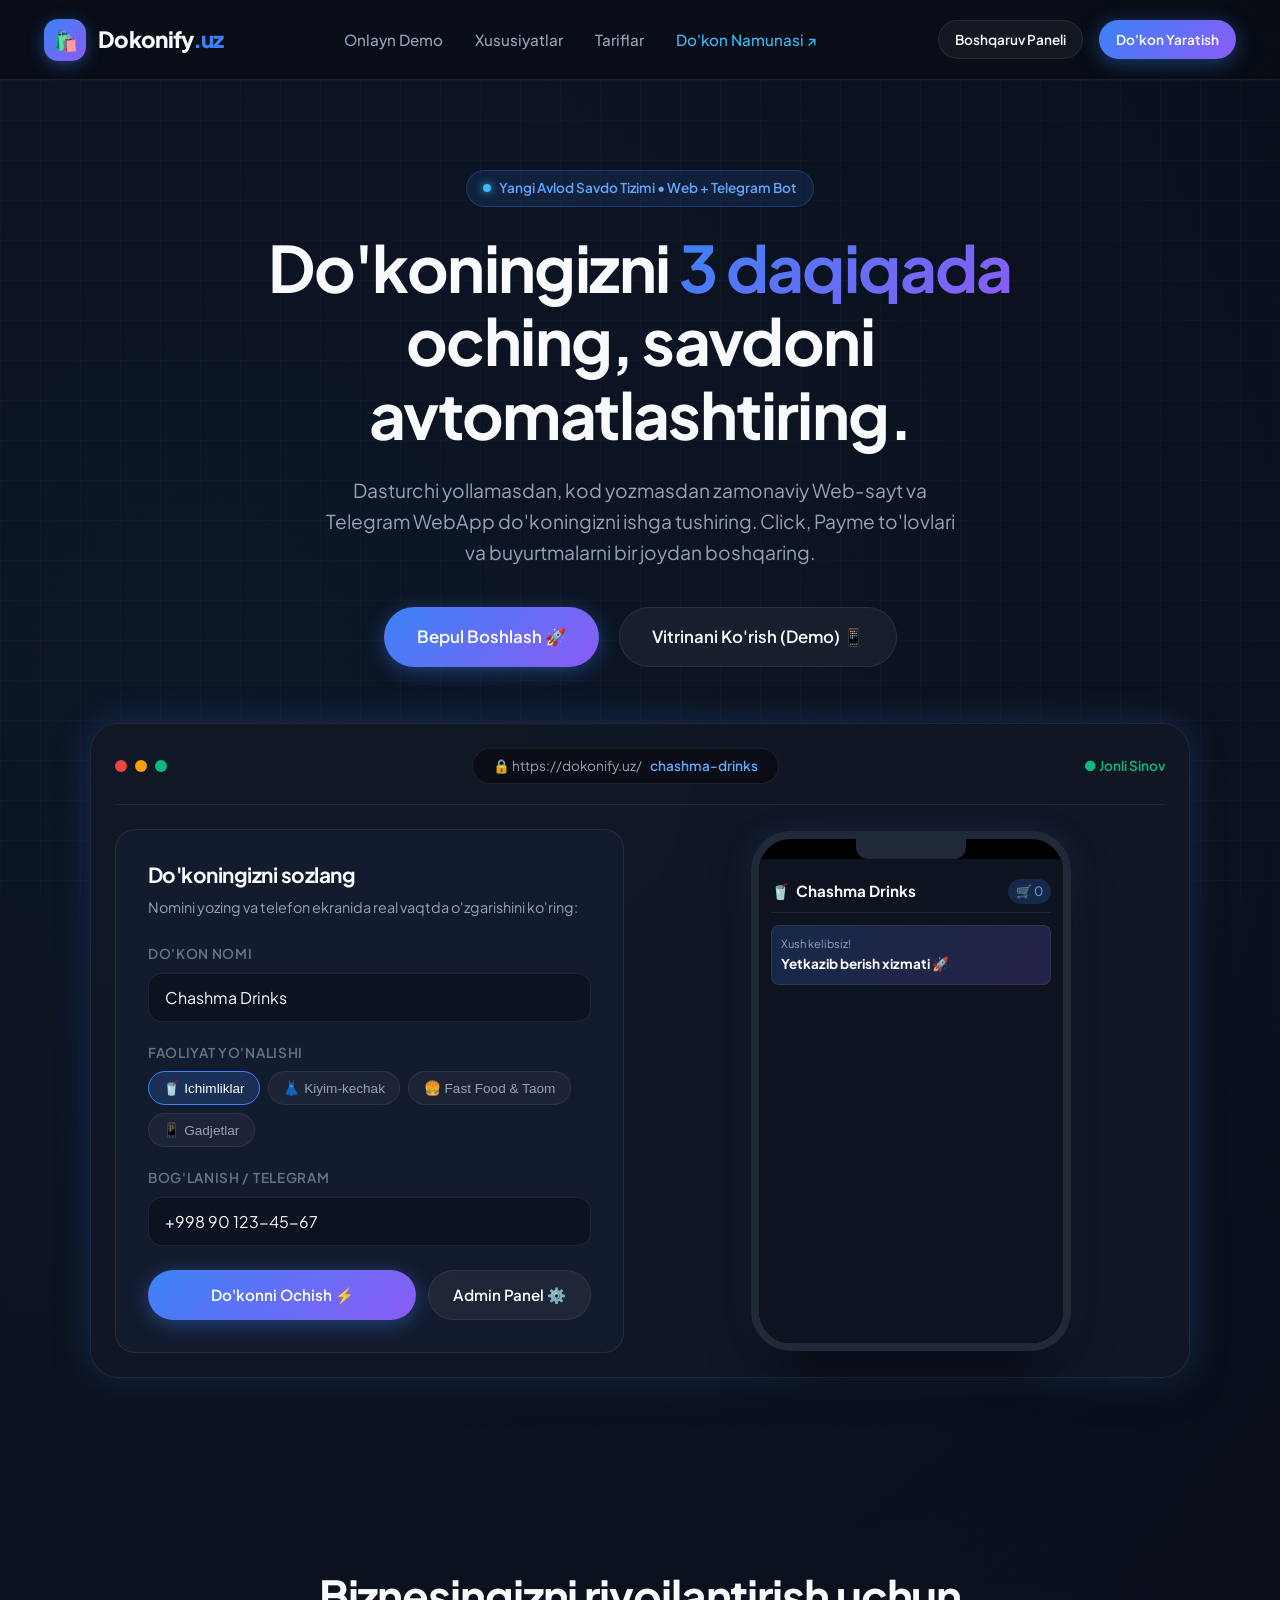
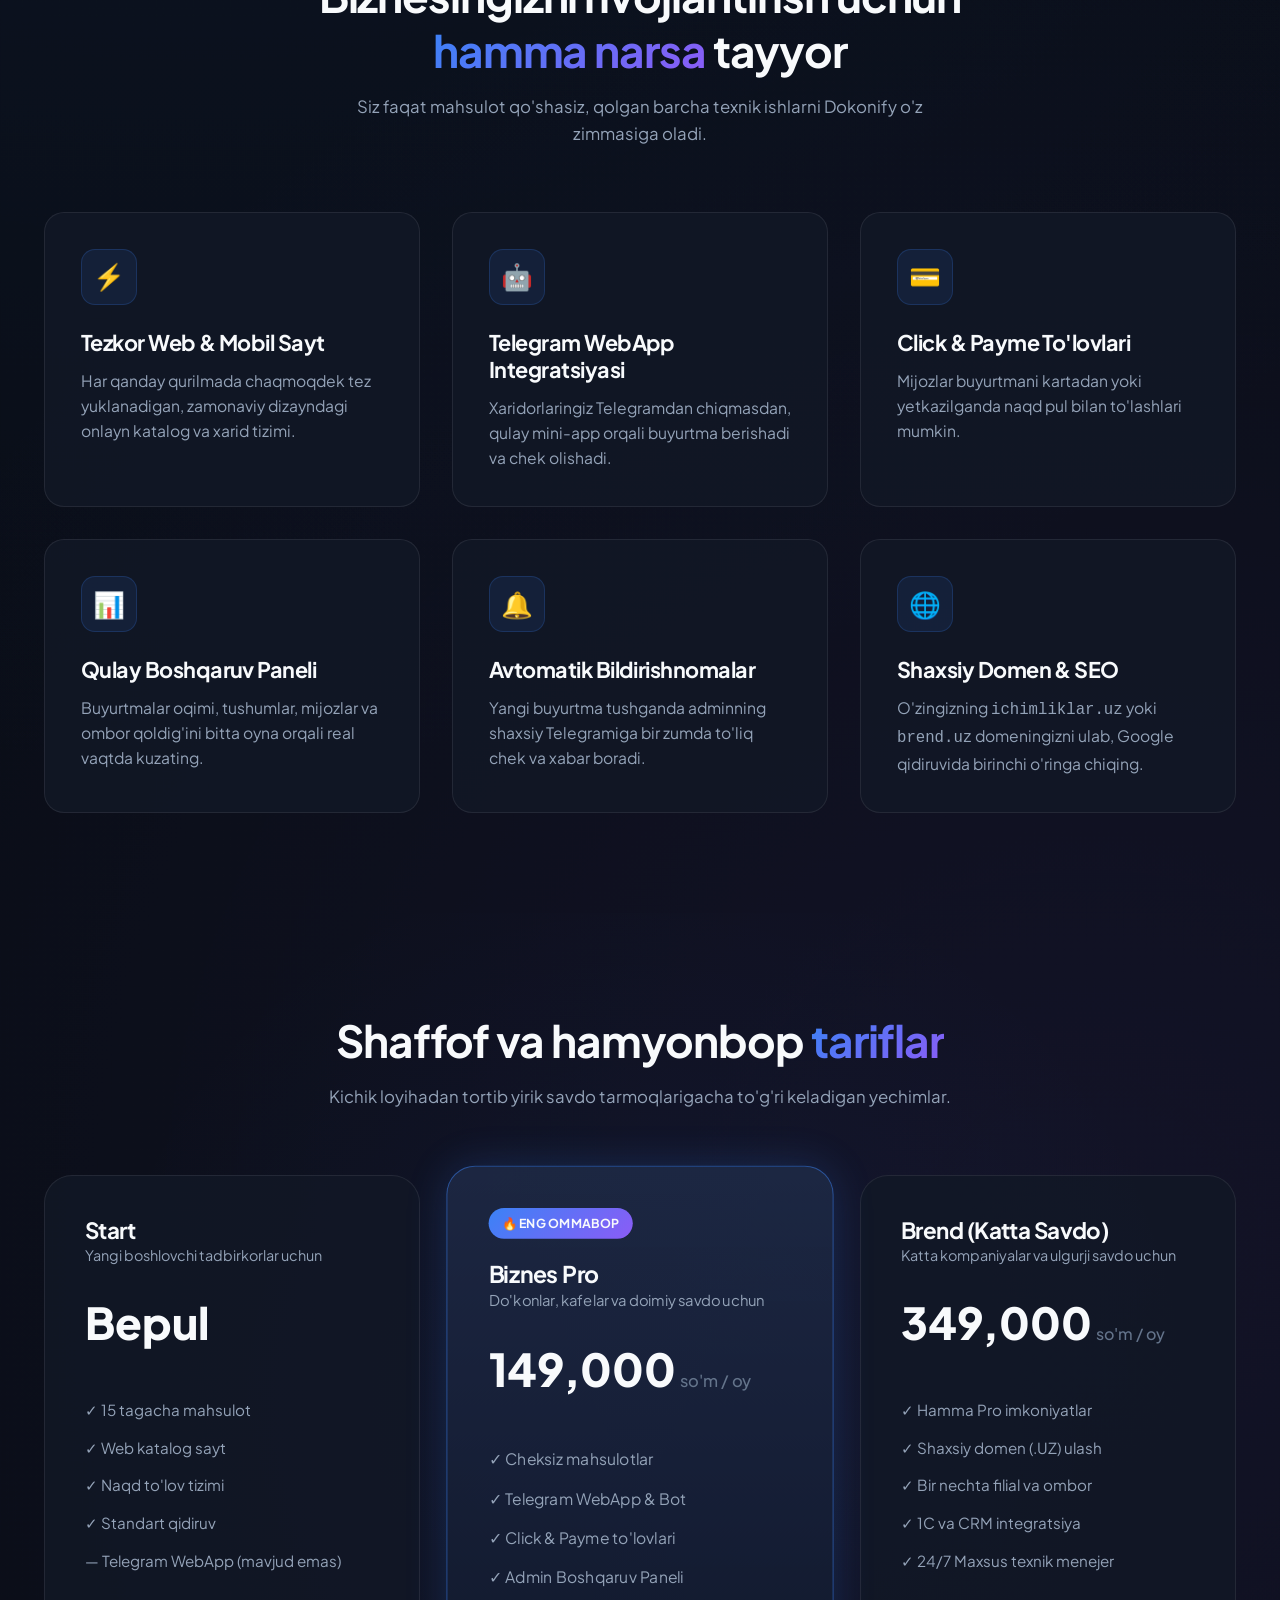
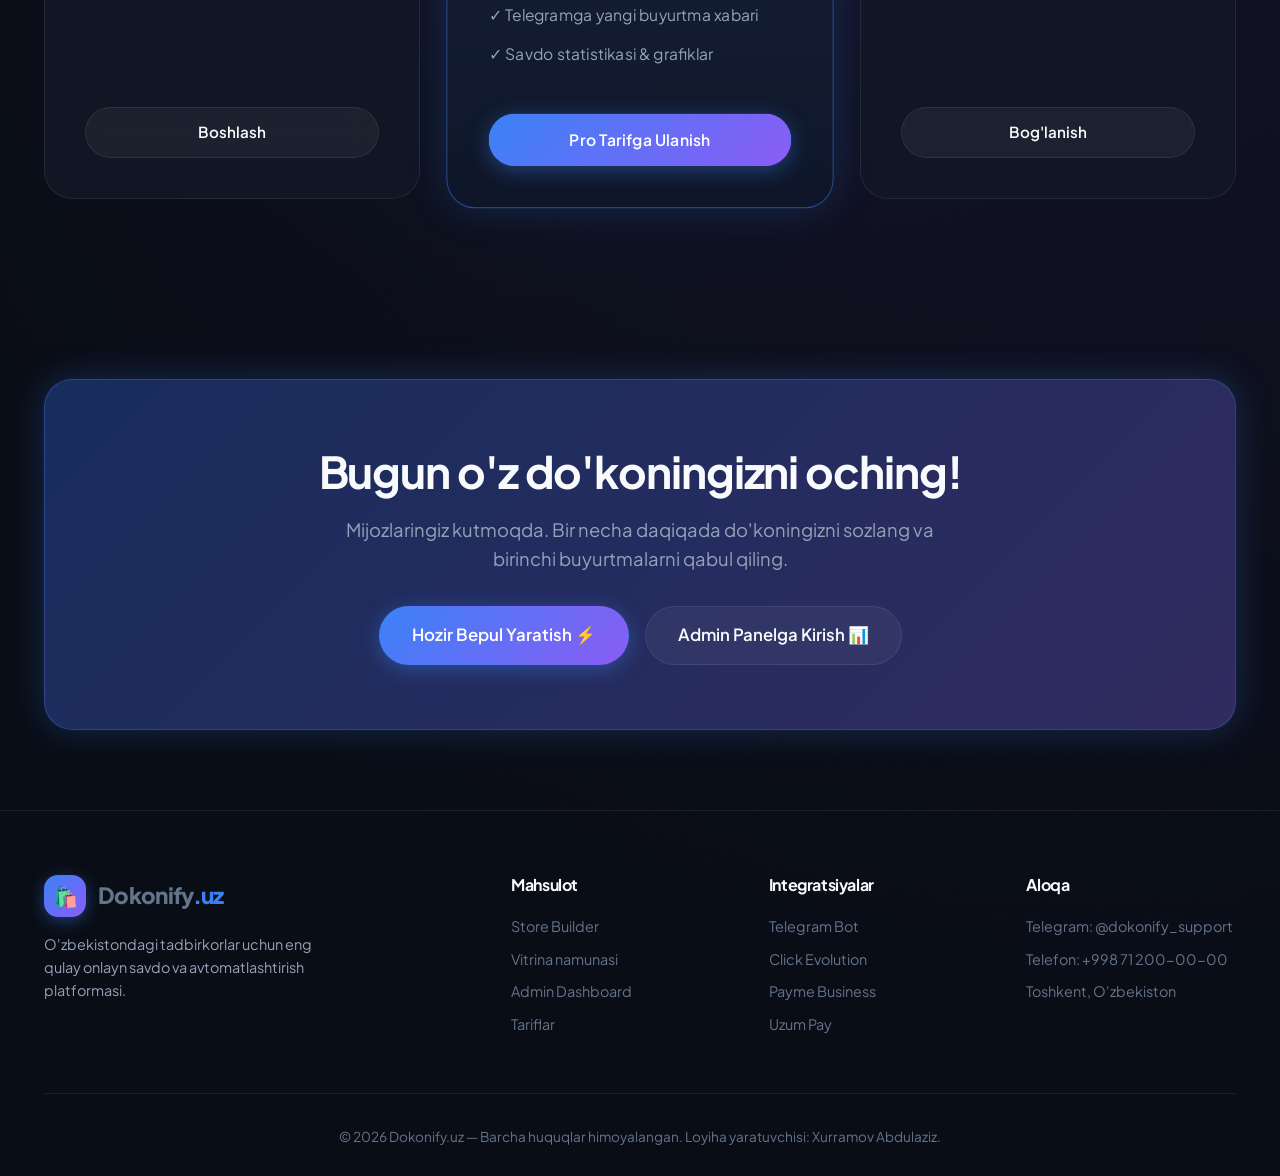
==== index.html @ 7e79cc07 "Initial clean commit" ====
<!DOCTYPE html>
<html lang="uz">
<head>
  <meta charset="UTF-8">
  <meta name="viewport" content="width=device-width, initial-scale=1.0">
  <title>Dokonify — 3 daqiqada Web & Telegram Do'kon Yaratish Platformasi</title>
  <meta name="description" content="Kichik va o'rta bizneslar uchun avtomatlashtirilgan internet do'kon va Telegram WebApp platformasi. Click, Payme va buyurtmalar boshqaruvi.">
  <link rel="stylesheet" href="style.css">
  <link rel="icon" href="data:image/svg+xml,<svg xmlns=%22http://www.w3.org/2000/svg%22 viewBox=%220 0 100 100%22><text y=%22.9em%22 font-size=%2290%22>🛍️</text></svg>">
</head>
<body>
  <div class="bg-grid"></div>

  <!-- Navbar -->
  <header class="navbar">
    <div class="container">
      <a href="index.html" class="brand-logo">
        <div class="brand-icon">🛍️</div>
        <span>Dokonify<span style="color: var(--primary)">.uz</span></span>
      </a>

      <ul class="nav-links">
        <li><a href="#demo">Onlayn Demo</a></li>
        <li><a href="#features">Xususiyatlar</a></li>
        <li><a href="#pricing">Tariflar</a></li>
        <li><a href="store.html" target="_blank" style="color: #38bdf8;">Do'kon Namunasi ↗</a></li>
      </ul>

      <div class="nav-actions">
        <a href="dashboard.html" class="btn btn-secondary btn-sm">Boshqaruv Paneli</a>
        <a href="#demo" class="btn btn-primary btn-sm">Do'kon Yaratish</a>
      </div>
    </div>
  </header>

  <!-- Hero Section -->
  <section class="hero">
    <div class="container">
      <div class="pill-badge">
        <span class="pulse-dot"></span>
        <span>Yangi Avlod Savdo Tizimi • Web + Telegram Bot</span>
      </div>

      <h1>
        Do'koningizni <span class="gradient-text">3 daqiqada</span> oching, savdoni avtomatlashtiring.
      </h1>

      <p>
        Dasturchi yollamasdan, kod yozmasdan zamonaviy Web-sayt va Telegram WebApp do'koningizni ishga tushiring. Click, Payme to'lovlari va buyurtmalarni bir joydan boshqaring.
      </p>

      <div class="hero-cta">
        <a href="#demo" class="btn btn-primary btn-lg">
          Bepul Boshlash 🚀
        </a>
        <a href="store.html" class="btn btn-secondary btn-lg">
          Vitrinani Ko'rish (Demo) 📱
        </a>
      </div>

      <!-- Live Interactive Demo Box -->
      <div class="preview-wrapper" id="demo">
        <div class="preview-header">
          <div class="window-dots">
            <span class="dot dot-red"></span>
            <span class="dot dot-yellow"></span>
            <span class="dot dot-green"></span>
          </div>
          <div class="preview-address">
            <span>🔒 https://dokonify.uz/</span>
            <span id="previewSlug" style="color: #60a5fa; font-weight: 600;">chashma-drinks</span>
          </div>
          <div style="font-size: 0.85rem; color: #10b981; font-weight: 600;">
            ● Jonli Sinov
          </div>
        </div>

        <div class="preview-grid">
          <!-- Wizard Form -->
          <div class="wizard-box">
            <h3 class="wizard-title">Do'koningizni sozlang</h3>
            <p style="font-size: 0.9rem; margin-bottom: 1.5rem;">Nomini yozing va telefon ekranida real vaqtda o'zgarishini ko'ring:</p>

            <div class="wizard-step">
              <label for="storeNameInput">Do'kon nomi</label>
              <input type="text" id="storeNameInput" class="wizard-input" value="Chashma Drinks" placeholder="Masalan: Rayhon Boutique, Burger House...">
            </div>

            <div class="wizard-step">
              <label>Faoliyat yo'nalishi</label>
              <div class="category-chips" id="categoryChips">
                <button type="button" class="chip active" data-cat="drinks">🥤 Ichimliklar</button>
                <button type="button" class="chip" data-cat="clothing">👗 Kiyim-kechak</button>
                <button type="button" class="chip" data-cat="food">🍔 Fast Food & Taom</button>
                <button type="button" class="chip" data-cat="electronics">📱 Gadjetlar</button>
              </div>
            </div>

            <div class="wizard-step">
              <label for="storePhoneInput">Bog'lanish / Telegram</label>
              <input type="text" id="storePhoneInput" class="wizard-input" value="+998 90 123-45-67">
            </div>

            <div style="margin-top: 1.5rem; display: flex; gap: 0.75rem;">
              <button id="saveAndLaunchBtn" class="btn btn-primary" style="flex: 1;">
                Do'konni Ochish ⚡
              </button>
              <a href="dashboard.html" class="btn btn-secondary">
                Admin Panel ⚙️
              </a>
            </div>
          </div>

          <!-- Phone Mockup Preview -->
          <div class="phone-mockup">
            <div class="phone-notch"></div>
            <div class="phone-screen" id="mockupScreen">
              <div class="store-header-mini">
                <div class="store-name-mini">
                  <span id="mockupIcon">🥤</span>
                  <span id="mockupTitle">Chashma Drinks</span>
                </div>
                <div style="font-size: 0.8rem; background: rgba(59,130,246,0.2); padding: 2px 8px; border-radius: 99px; color: #60a5fa;">
                  🛒 <span id="mockupCartCount">0</span>
                </div>
              </div>

              <div style="margin-bottom: 0.75rem; background: linear-gradient(135deg, rgba(59,130,246,0.2), rgba(139,92,246,0.2)); border-radius: 8px; padding: 0.6rem; border: 1px solid rgba(255,255,255,0.08);">
                <div style="font-size: 0.7rem; color: #94a3b8;">Xush kelibsiz!</div>
                <div style="font-size: 0.85rem; font-weight: 700; color: #fff;">Yetkazib berish xizmati 🚀</div>
              </div>

              <div class="product-grid-mini" id="mockupProducts">
                <!-- Injected via JavaScript -->
              </div>
            </div>
          </div>
        </div>
      </div>
    </div>
  </section>

  <!-- Features Section -->
  <section class="features-section" id="features">
    <div class="container">
      <div class="section-head">
        <h2>Biznesingizni rivojlantirish uchun <span class="gradient-text">hamma narsa</span> tayyor</h2>
        <p>Siz faqat mahsulot qo'shasiz, qolgan barcha texnik ishlarni Dokonify o'z zimmasiga oladi.</p>
      </div>

      <div class="cards-grid">
        <div class="feature-card">
          <div class="card-icon">⚡</div>
          <h3>Tezkor Web & Mobil Sayt</h3>
          <p>Har qanday qurilmada chaqmoqdek tez yuklanadigan, zamonaviy dizayndagi onlayn katalog va xarid tizimi.</p>
        </div>

        <div class="feature-card">
          <div class="card-icon">🤖</div>
          <h3>Telegram WebApp Integratsiyasi</h3>
          <p>Xaridorlaringiz Telegramdan chiqmasdan, qulay mini-app orqali buyurtma berishadi va chek olishadi.</p>
        </div>

        <div class="feature-card">
          <div class="card-icon">💳</div>
          <h3>Click & Payme To'lovlari</h3>
          <p>Mijozlar buyurtmani kartadan yoki yetkazilganda naqd pul bilan to'lashlari mumkin.</p>
        </div>

        <div class="feature-card">
          <div class="card-icon">📊</div>
          <h3>Qulay Boshqaruv Paneli</h3>
          <p>Buyurtmalar oqimi, tushumlar, mijozlar va ombor qoldig'ini bitta oyna orqali real vaqtda kuzating.</p>
        </div>

        <div class="feature-card">
          <div class="card-icon">🔔</div>
          <h3>Avtomatik Bildirishnomalar</h3>
          <p>Yangi buyurtma tushganda adminning shaxsiy Telegramiga bir zumda to'liq chek va xabar boradi.</p>
        </div>

        <div class="feature-card">
          <div class="card-icon">🌐</div>
          <h3>Shaxsiy Domen & SEO</h3>
          <p>O'zingizning <code>ichimliklar.uz</code> yoki <code>brend.uz</code> domeningizni ulab, Google qidiruvida birinchi o'ringa chiqing.</p>
        </div>
      </div>
    </div>
  </section>

  <!-- Pricing Section -->
  <section class="pricing-section" id="pricing">
    <div class="container">
      <div class="section-head">
        <h2>Shaffof va hamyonbop <span class="gradient-text">tariflar</span></h2>
        <p>Kichik loyihadan tortib yirik savdo tarmoqlarigacha to'g'ri keladigan yechimlar.</p>
      </div>

      <div class="pricing-grid">
        <!-- Starter Plan -->
        <div class="pricing-card">
          <h3 style="font-size: 1.4rem;">Start</h3>
          <p style="font-size: 0.9rem;">Yangi boshlovchi tadbirkorlar uchun</p>
          <div class="price-tag">
            Bepul
          </div>
          <ul class="features-list">
            <li>✓ 15 tagacha mahsulot</li>
            <li>✓ Web katalog sayt</li>
            <li>✓ Naqd to'lov tizimi</li>
            <li>✓ Standart qidiruv</li>
            <li>— Telegram WebApp (mavjud emas)</li>
          </ul>
          <a href="store.html" class="btn btn-secondary w-100">Boshlash</a>
        </div>

        <!-- Pro Plan (Featured) -->
        <div class="pricing-card featured">
          <div class="pricing-badge">🔥 Eng Ommabop</div>
          <h3 style="font-size: 1.4rem;">Biznes Pro</h3>
          <p style="font-size: 0.9rem;">Do'konlar, kafelar va doimiy savdo uchun</p>
          <div class="price-tag">
            149,000 <span class="price-period">so'm / oy</span>
          </div>
          <ul class="features-list">
            <li>✓ Cheksiz mahsulotlar</li>
            <li>✓ Telegram WebApp & Bot</li>
            <li>✓ Click & Payme to'lovlari</li>
            <li>✓ Admin Boshqaruv Paneli</li>
            <li>✓ Telegramga yangi buyurtma xabari</li>
            <li>✓ Savdo statistikasi & grafiklar</li>
          </ul>
          <a href="#demo" class="btn btn-primary w-100">Pro Tarifga Ulanish</a>
        </div>

        <!-- Enterprise Plan -->
        <div class="pricing-card">
          <h3 style="font-size: 1.4rem;">Brend (Katta Savdo)</h3>
          <p style="font-size: 0.9rem;">Katta kompaniyalar va ulgurji savdo uchun</p>
          <div class="price-tag">
            349,000 <span class="price-period">so'm / oy</span>
          </div>
          <ul class="features-list">
            <li>✓ Hamma Pro imkoniyatlar</li>
            <li>✓ Shaxsiy domen (.UZ) ulash</li>
            <li>✓ Bir nechta filial va ombor</li>
            <li>✓ 1C va CRM integratsiya</li>
            <li>✓ 24/7 Maxsus texnik menejer</li>
          </ul>
          <a href="#demo" class="btn btn-secondary w-100">Bog'lanish</a>
        </div>
      </div>
    </div>
  </section>

  <!-- CTA Banner -->
  <section class="cta-banner">
    <div class="container">
      <div class="cta-box">
        <h2>Bugun o'z do'koningizni oching!</h2>
        <p>Mijozlaringiz kutmoqda. Bir necha daqiqada do'koningizni sozlang va birinchi buyurtmalarni qabul qiling.</p>
        <div style="display: flex; gap: 1rem; justify-content: center; flex-wrap: wrap;">
          <a href="#demo" class="btn btn-primary btn-lg">Hozir Bepul Yaratish ⚡</a>
          <a href="dashboard.html" class="btn btn-secondary btn-lg">Admin Panelga Kirish 📊</a>
        </div>
      </div>
    </div>
  </section>

  <!-- Footer -->
  <footer>
    <div class="container">
      <div class="footer-grid">
        <div class="footer-col">
          <div class="brand-logo" style="margin-bottom: 1rem;">
            <div class="brand-icon">🛍️</div>
            <span>Dokonify<span style="color: var(--primary)">.uz</span></span>
          </div>
          <p style="font-size: 0.9rem; max-width: 300px;">
            O'zbekistondagi tadbirkorlar uchun eng qulay onlayn savdo va avtomatlashtirish platformasi.
          </p>
        </div>

        <div class="footer-col">
          <h4>Mahsulot</h4>
          <ul class="footer-links">
            <li><a href="#demo">Store Builder</a></li>
            <li><a href="store.html">Vitrina namunasi</a></li>
            <li><a href="dashboard.html">Admin Dashboard</a></li>
            <li><a href="#pricing">Tariflar</a></li>
          </ul>
        </div>

        <div class="footer-col">
          <h4>Integratsiyalar</h4>
          <ul class="footer-links">
            <li><a href="#">Telegram Bot</a></li>
            <li><a href="#">Click Evolution</a></li>
            <li><a href="#">Payme Business</a></li>
            <li><a href="#">Uzum Pay</a></li>
          </ul>
        </div>

        <div class="footer-col">
          <h4>Aloqa</h4>
          <ul class="footer-links">
            <li><a href="#">Telegram: @dokonify_support</a></li>
            <li><a href="#">Telefon: +998 71 200-00-00</a></li>
            <li><a href="#">Toshkent, O'zbekiston</a></li>
          </ul>
        </div>
      </div>

      <div style="text-align: center; border-top: 1px solid var(--border-subtle); padding-top: 2rem; font-size: 0.85rem;">
        © 2026 Dokonify.uz — Barcha huquqlar himoyalangan. Loyiha yaratuvchisi: Xurramov Abdulaziz.
      </div>
    </div>
  </footer>

  <script src="app.js"></script>
</body>
</html>
---- style.css ----
/* ==========================================================================
   DOKONIFY — Design System & Styles
   Modern SaaS for Web & Telegram Storefronts
   ========================================================================== */

@import url('https://fonts.googleapis.com/css2?family=Plus+Jakarta+Sans:wght@300;400;500;600;700;800&display=swap');

:root {
  /* Color Palette */
  --bg-dark: #090d16;
  --bg-card: rgba(18, 24, 38, 0.85);
  --bg-card-hover: rgba(28, 36, 56, 0.95);
  --bg-elevated: #131b2e;
  --border-subtle: rgba(255, 255, 255, 0.08);
  --border-accent: rgba(59, 130, 246, 0.3);
  
  --primary: #3b82f6;
  --primary-glow: rgba(59, 130, 246, 0.4);
  --primary-gradient: linear-gradient(135deg, #3b82f6 0%, #8b5cf6 100%);
  --accent-cyan: #06b6d4;
  --accent-emerald: #10b981;
  --accent-amber: #f59e0b;
  --accent-rose: #f43f5e;
  
  --text-primary: #f8fafc;
  --text-secondary: #94a3b8;
  --text-muted: #64748b;
  
  /* Radii & Shadows */
  --radius-sm: 8px;
  --radius-md: 14px;
  --radius-lg: 20px;
  --radius-xl: 28px;
  --radius-full: 9999px;
  
  --shadow-sm: 0 2px 8px rgba(0, 0, 0, 0.3);
  --shadow-md: 0 8px 30px rgba(0, 0, 0, 0.4);
  --shadow-glow: 0 0 35px rgba(59, 130, 246, 0.25);
  --shadow-card: 0 10px 40px -10px rgba(0, 0, 0, 0.5);
  
  --font-main: 'Plus Jakarta Sans', -apple-system, BlinkMacSystemFont, sans-serif;
  --transition-fast: 0.2s cubic-bezier(0.16, 1, 0.3, 1);
  --transition-smooth: 0.35s cubic-bezier(0.16, 1, 0.3, 1);
}

/* Reset & Base */
*, *::before, *::after {
  box-sizing: border-box;
  margin: 0;
  padding: 0;
}

html {
  scroll-behavior: smooth;
  font-family: var(--font-main);
  background-color: var(--bg-dark);
  color: var(--text-primary);
  line-height: 1.6;
}

body {
  overflow-x: hidden;
  min-height: 100vh;
  position: relative;
  background: radial-gradient(circle at 15% 15%, rgba(59, 130, 246, 0.08) 0%, transparent 45%),
              radial-gradient(circle at 85% 65%, rgba(139, 92, 246, 0.08) 0%, transparent 45%),
              var(--bg-dark);
}

/* Background Animated Grid */
.bg-grid {
  position: fixed;
  inset: 0;
  background-image: linear-gradient(to right, rgba(255, 255, 255, 0.02) 1px, transparent 1px),
                    linear-gradient(to bottom, rgba(255, 255, 255, 0.02) 1px, transparent 1px);
  background-size: 40px 40px;
  pointer-events: none;
  z-index: 0;
}

/* Typography */
h1, h2, h3, h4, h5, h6 {
  color: var(--text-primary);
  font-weight: 700;
  line-height: 1.25;
  letter-spacing: -0.025em;
}

.gradient-text {
  background: var(--primary-gradient);
  -webkit-background-clip: text;
  -webkit-text-fill-color: transparent;
  display: inline-block;
}

.gradient-cyan {
  background: linear-gradient(135deg, #06b6d4 0%, #3b82f6 100%);
  -webkit-background-clip: text;
  -webkit-text-fill-color: transparent;
}

.gradient-amber {
  background: linear-gradient(135deg, #f59e0b 0%, #ef4444 100%);
  -webkit-background-clip: text;
  -webkit-text-fill-color: transparent;
}

p {
  color: var(--text-secondary);
  font-size: 1.05rem;
}

a {
  color: inherit;
  text-decoration: none;
  transition: var(--transition-fast);
}

/* Layout Containers */
.container {
  max-width: 1240px;
  margin: 0 auto;
  padding: 0 1.5rem;
  position: relative;
  z-index: 1;
}

/* Navigation */
.navbar {
  position: fixed;
  top: 0;
  left: 0;
  right: 0;
  height: 80px;
  backdrop-filter: blur(20px);
  -webkit-backdrop-filter: blur(20px);
  background: rgba(9, 13, 22, 0.75);
  border-bottom: 1px solid var(--border-subtle);
  z-index: 100;
  display: flex;
  align-items: center;
}

.navbar .container {
  display: flex;
  align-items: center;
  justify-content: space-between;
  width: 100%;
}

.brand-logo {
  display: flex;
  align-items: center;
  gap: 0.75rem;
  font-size: 1.4rem;
  font-weight: 800;
  letter-spacing: -0.03em;
}

.brand-icon {
  width: 42px;
  height: 42px;
  background: var(--primary-gradient);
  border-radius: var(--radius-md);
  display: flex;
  align-items: center;
  justify-content: center;
  font-size: 1.25rem;
  box-shadow: 0 4px 16px var(--primary-glow);
}

.nav-links {
  display: flex;
  align-items: center;
  gap: 2rem;
  list-style: none;
}

.nav-links a {
  font-size: 0.95rem;
  font-weight: 500;
  color: var(--text-secondary);
}

.nav-links a:hover {
  color: var(--text-primary);
}

.nav-actions {
  display: flex;
  align-items: center;
  gap: 1rem;
}

/* Buttons */
.btn {
  display: inline-flex;
  align-items: center;
  justify-content: center;
  gap: 0.5rem;
  padding: 0.75rem 1.5rem;
  border-radius: var(--radius-full);
  font-weight: 600;
  font-size: 0.95rem;
  cursor: pointer;
  border: 1px solid transparent;
  transition: var(--transition-smooth);
  font-family: inherit;
}

.btn-primary {
  background: var(--primary-gradient);
  color: #ffffff;
  box-shadow: 0 4px 20px var(--primary-glow);
}

.btn-primary:hover {
  transform: translateY(-2px);
  box-shadow: 0 8px 28px rgba(59, 130, 246, 0.6);
}

.btn-secondary {
  background: rgba(255, 255, 255, 0.05);
  border-color: var(--border-subtle);
  color: var(--text-primary);
  backdrop-filter: blur(10px);
}

.btn-secondary:hover {
  background: rgba(255, 255, 255, 0.1);
  border-color: rgba(255, 255, 255, 0.2);
  transform: translateY(-2px);
}

.btn-sm {
  padding: 0.5rem 1rem;
  font-size: 0.85rem;
}

.btn-lg {
  padding: 0.95rem 2rem;
  font-size: 1.05rem;
}

/* Badge */
.pill-badge {
  display: inline-flex;
  align-items: center;
  gap: 0.5rem;
  padding: 0.4rem 1rem;
  background: rgba(59, 130, 246, 0.12);
  border: 1px solid rgba(59, 130, 246, 0.3);
  border-radius: var(--radius-full);
  font-size: 0.85rem;
  font-weight: 600;
  color: #60a5fa;
  margin-bottom: 1.5rem;
}

.pulse-dot {
  width: 8px;
  height: 8px;
  background: #38bdf8;
  border-radius: 50%;
  box-shadow: 0 0 10px #38bdf8;
  animation: pulse 2s infinite;
}

@keyframes pulse {
  0% { transform: scale(0.95); opacity: 0.8; }
  50% { transform: scale(1.4); opacity: 1; }
  100% { transform: scale(0.95); opacity: 0.8; }
}

/* Hero Section */
.hero {
  padding-top: 170px;
  padding-bottom: 90px;
  text-align: center;
  position: relative;
}

.hero h1 {
  font-size: 4rem;
  max-width: 950px;
  margin: 0 auto 1.5rem auto;
  line-height: 1.15;
}

.hero p {
  max-width: 650px;
  margin: 0 auto 2.5rem auto;
  font-size: 1.2rem;
}

.hero-cta {
  display: flex;
  align-items: center;
  justify-content: center;
  gap: 1.25rem;
  margin-bottom: 3.5rem;
}

/* Live Demo Preview Box */
.preview-wrapper {
  max-width: 1100px;
  margin: 0 auto;
  position: relative;
  background: var(--bg-card);
  border: 1px solid var(--border-subtle);
  border-radius: var(--radius-xl);
  padding: 1.5rem;
  box-shadow: var(--shadow-glow), var(--shadow-card);
  backdrop-filter: blur(25px);
}

.preview-header {
  display: flex;
  align-items: center;
  justify-content: space-between;
  padding-bottom: 1.25rem;
  border-bottom: 1px solid var(--border-subtle);
  margin-bottom: 1.5rem;
}

.window-dots {
  display: flex;
  gap: 8px;
}

.dot {
  width: 12px;
  height: 12px;
  border-radius: 50%;
}
.dot-red { background: #ef4444; }
.dot-yellow { background: #f59e0b; }
.dot-green { background: #10b981; }

.preview-address {
  background: rgba(0, 0, 0, 0.4);
  padding: 0.4rem 1.25rem;
  border-radius: var(--radius-full);
  font-size: 0.85rem;
  color: var(--text-secondary);
  border: 1px solid var(--border-subtle);
  display: flex;
  align-items: center;
  gap: 0.5rem;
}

.preview-grid {
  display: grid;
  grid-template-columns: 1fr 1fr;
  gap: 2rem;
  align-items: center;
  text-align: left;
}

/* Interactive Wizard Card */
.wizard-box {
  background: var(--bg-elevated);
  border: 1px solid var(--border-subtle);
  border-radius: var(--radius-lg);
  padding: 2rem;
}

.wizard-title {
  font-size: 1.3rem;
  margin-bottom: 0.5rem;
}

.wizard-step {
  margin-bottom: 1.25rem;
}

.wizard-step label {
  display: block;
  font-size: 0.85rem;
  font-weight: 600;
  text-transform: uppercase;
  letter-spacing: 0.05em;
  color: var(--text-muted);
  margin-bottom: 0.5rem;
}

.wizard-input {
  width: 100%;
  background: rgba(0, 0, 0, 0.3);
  border: 1px solid var(--border-subtle);
  padding: 0.8rem 1rem;
  border-radius: var(--radius-md);
  color: var(--text-primary);
  font-size: 1rem;
  font-family: inherit;
  outline: none;
  transition: var(--transition-fast);
}

.wizard-input:focus {
  border-color: var(--primary);
  box-shadow: 0 0 0 3px rgba(59, 130, 246, 0.2);
}

.category-chips {
  display: flex;
  flex-wrap: wrap;
  gap: 0.5rem;
}

.chip {
  padding: 0.5rem 0.9rem;
  background: rgba(255, 255, 255, 0.04);
  border: 1px solid var(--border-subtle);
  border-radius: var(--radius-full);
  font-size: 0.85rem;
  cursor: pointer;
  transition: var(--transition-fast);
  color: var(--text-secondary);
}

.chip:hover, .chip.active {
  background: rgba(59, 130, 246, 0.2);
  border-color: var(--primary);
  color: #ffffff;
}

/* Phone Mockup (Live Store Preview) */
.phone-mockup {
  width: 320px;
  height: 520px;
  margin: 0 auto;
  background: #000000;
  border: 8px solid #1f2937;
  border-radius: 40px;
  overflow: hidden;
  box-shadow: 0 25px 50px -12px rgba(0, 0, 0, 0.7), 0 0 30px rgba(59, 130, 246, 0.15);
  position: relative;
  display: flex;
  flex-direction: column;
}

.phone-notch {
  width: 110px;
  height: 20px;
  background: #1f2937;
  border-bottom-left-radius: 12px;
  border-bottom-right-radius: 12px;
  margin: 0 auto;
  z-index: 10;
}

.phone-screen {
  flex: 1;
  background: #0d131f;
  overflow-y: auto;
  padding: 0.75rem;
  display: flex;
  flex-direction: column;
}

.store-header-mini {
  display: flex;
  align-items: center;
  justify-content: space-between;
  padding: 0.5rem 0;
  border-bottom: 1px solid rgba(255, 255, 255, 0.08);
  margin-bottom: 0.75rem;
}

.store-name-mini {
  font-weight: 700;
  font-size: 0.95rem;
  display: flex;
  align-items: center;
  gap: 0.4rem;
}

.product-grid-mini {
  display: grid;
  grid-template-columns: 1fr 1fr;
  gap: 0.5rem;
}

.product-card-mini {
  background: rgba(255, 255, 255, 0.04);
  border: 1px solid rgba(255, 255, 255, 0.06);
  border-radius: var(--radius-sm);
  padding: 0.5rem;
  display: flex;
  flex-direction: column;
}

.product-card-mini img {
  width: 100%;
  height: 75px;
  object-fit: cover;
  border-radius: 6px;
  margin-bottom: 0.4rem;
}

.product-title-mini {
  font-size: 0.75rem;
  font-weight: 600;
  white-space: nowrap;
  overflow: hidden;
  text-overflow: ellipsis;
}

.product-price-mini {
  font-size: 0.75rem;
  font-weight: 700;
  color: #38bdf8;
  margin-top: 0.2rem;
}

.btn-mini-add {
  margin-top: 0.4rem;
  padding: 0.25rem;
  background: var(--primary);
  color: white;
  border: none;
  border-radius: 4px;
  font-size: 0.7rem;
  cursor: pointer;
  text-align: center;
}

/* Feature Grid */
.features-section {
  padding: 100px 0;
}

.section-head {
  text-align: center;
  max-width: 650px;
  margin: 0 auto 4rem auto;
}

.section-head h2 {
  font-size: 2.75rem;
  margin-bottom: 1rem;
}

.cards-grid {
  display: grid;
  grid-template-columns: repeat(auto-fit, minmax(320px, 1fr));
  gap: 2rem;
}

.feature-card {
  background: var(--bg-card);
  border: 1px solid var(--border-subtle);
  border-radius: var(--radius-lg);
  padding: 2.25rem;
  transition: var(--transition-smooth);
  position: relative;
  overflow: hidden;
}

.feature-card::before {
  content: '';
  position: absolute;
  top: 0;
  left: 0;
  right: 0;
  height: 2px;
  background: var(--primary-gradient);
  opacity: 0;
  transition: var(--transition-fast);
}

.feature-card:hover {
  transform: translateY(-6px);
  border-color: var(--border-accent);
  box-shadow: var(--shadow-md);
}

.feature-card:hover::before {
  opacity: 1;
}

.card-icon {
  width: 56px;
  height: 56px;
  border-radius: var(--radius-md);
  display: flex;
  align-items: center;
  justify-content: center;
  font-size: 1.6rem;
  margin-bottom: 1.5rem;
  background: rgba(59, 130, 246, 0.1);
  color: var(--primary);
  border: 1px solid rgba(59, 130, 246, 0.2);
}

.feature-card h3 {
  font-size: 1.35rem;
  margin-bottom: 0.75rem;
}

.feature-card p {
  font-size: 0.98rem;
}

/* Pricing Section */
.pricing-section {
  padding: 100px 0;
  background: radial-gradient(circle at 50% 50%, rgba(59, 130, 246, 0.05) 0%, transparent 70%);
}

.pricing-grid {
  display: grid;
  grid-template-columns: repeat(auto-fit, minmax(300px, 1fr));
  gap: 2rem;
  align-items: stretch;
}

.pricing-card {
  background: var(--bg-card);
  border: 1px solid var(--border-subtle);
  border-radius: var(--radius-xl);
  padding: 2.5rem;
  display: flex;
  flex-direction: column;
  transition: var(--transition-smooth);
}

.pricing-card.featured {
  background: linear-gradient(180deg, rgba(30, 41, 69, 0.9) 0%, rgba(15, 23, 42, 0.95) 100%);
  border-color: rgba(59, 130, 246, 0.5);
  box-shadow: 0 0 40px rgba(59, 130, 246, 0.2);
  transform: scale(1.03);
}

.pricing-badge {
  align-self: flex-start;
  padding: 0.35rem 0.8rem;
  background: var(--primary-gradient);
  border-radius: var(--radius-full);
  font-size: 0.75rem;
  font-weight: 700;
  text-transform: uppercase;
  margin-bottom: 1.25rem;
}

.price-tag {
  font-size: 2.75rem;
  font-weight: 800;
  margin: 1.25rem 0 0.5rem 0;
  display: flex;
  align-items: baseline;
  gap: 0.25rem;
}

.price-period {
  font-size: 1rem;
  font-weight: 500;
  color: var(--text-muted);
}

.features-list {
  list-style: none;
  margin: 2rem 0;
  flex: 1;
}

.features-list li {
  display: flex;
  align-items: center;
  gap: 0.75rem;
  margin-bottom: 0.85rem;
  font-size: 0.95rem;
  color: var(--text-secondary);
}

.features-list li svg {
  color: var(--accent-emerald);
  flex-shrink: 0;
}

/* Call to Action Banner */
.cta-banner {
  padding: 80px 0;
}

.cta-box {
  background: linear-gradient(135deg, rgba(37, 99, 235, 0.25) 0%, rgba(139, 92, 246, 0.25) 100%),
              var(--bg-elevated);
  border: 1px solid rgba(59, 130, 246, 0.3);
  border-radius: var(--radius-xl);
  padding: 4rem 2rem;
  text-align: center;
  box-shadow: var(--shadow-glow);
}

.cta-box h2 {
  font-size: 2.75rem;
  margin-bottom: 1rem;
}

.cta-box p {
  max-width: 600px;
  margin: 0 auto 2rem auto;
  font-size: 1.15rem;
}

/* Footer */
footer {
  border-top: 1px solid var(--border-subtle);
  padding: 4rem 0 2rem 0;
  font-size: 0.9rem;
  color: var(--text-muted);
}

.footer-grid {
  display: grid;
  grid-template-columns: 2fr repeat(3, 1fr);
  gap: 3rem;
  margin-bottom: 3rem;
}

.footer-col h4 {
  font-size: 1rem;
  margin-bottom: 1.25rem;
  color: var(--text-primary);
}

.footer-links {
  list-style: none;
}

.footer-links li {
  margin-bottom: 0.6rem;
}

.footer-links a:hover {
  color: var(--text-primary);
}

/* Responsive */
@media (max-width: 900px) {
  .hero h1 { font-size: 2.75rem; }
  .preview-grid { grid-template-columns: 1fr; }
  .phone-mockup { order: -1; }
  .footer-grid { grid-template-columns: 1fr 1fr; }
  .nav-links { display: none; }
}

@media (max-width: 600px) {
  .hero h1 { font-size: 2.2rem; }
  .footer-grid { grid-template-columns: 1fr; }
  .pricing-card.featured { transform: none; }
}

/* ==========================================================================
   STORIES COMPONENT (Instagram / Telegram Style 24/7 Archived)
   ========================================================================== */
.stories-section {
  margin: 1.25rem 0 1.75rem 0;
  position: relative;
}

.stories-row {
  display: flex;
  align-items: center;
  gap: 1.25rem;
  overflow-x: auto;
  padding: 0.5rem 0.25rem 0.75rem 0.25rem;
  scrollbar-width: none;
}
.stories-row::-webkit-scrollbar {
  display: none;
}

.story-item {
  display: flex;
  flex-direction: column;
  align-items: center;
  gap: 0.5rem;
  cursor: pointer;
  flex-shrink: 0;
  width: 78px;
  text-align: center;
  transition: transform var(--transition-fast);
}
.story-item:hover {
  transform: translateY(-3px);
}

.story-ring {
  width: 70px;
  height: 70px;
  border-radius: 50%;
  padding: 3px;
  background: linear-gradient(135deg, #f59e0b 0%, #ec4899 50%, #8b5cf6 100%);
  display: flex;
  align-items: center;
  justify-content: center;
  box-shadow: 0 4px 15px rgba(236, 72, 153, 0.3);
  position: relative;
}
.story-ring.archived {
  background: rgba(255, 255, 255, 0.2);
  box-shadow: none;
}

.story-avatar {
  width: 100%;
  height: 100%;
  border-radius: 50%;
  border: 2px solid #090d16;
  object-fit: cover;
  background: #1e293b;
}

.story-label {
  font-size: 0.75rem;
  font-weight: 600;
  color: var(--text-primary);
  white-space: nowrap;
  overflow: hidden;
  text-overflow: ellipsis;
  max-width: 76px;
}

/* Add Story Button */
.add-story-ring {
  background: rgba(59, 130, 246, 0.15);
  border: 2px dashed rgba(59, 130, 246, 0.6);
  display: flex;
  align-items: center;
  justify-content: center;
  color: #60a5fa;
  font-size: 1.5rem;
  box-shadow: none;
}
.add-story-ring:hover {
  background: rgba(59, 130, 246, 0.25);
  border-color: #3b82f6;
}

/* Fullscreen Story Viewer */
.story-viewer-modal {
  position: fixed;
  inset: 0;
  background: rgba(0, 0, 0, 0.95);
  backdrop-filter: blur(15px);
  z-index: 500;
  display: none;
  align-items: center;
  justify-content: center;
}
.story-viewer-modal.active {
  display: flex;
}

.story-viewer-card {
  width: 380px;
  max-width: 95vw;
  height: 640px;
  max-height: 92vh;
  background: #0b0f19;
  border-radius: 24px;
  overflow: hidden;
  position: relative;
  display: flex;
  flex-direction: column;
  box-shadow: 0 0 50px rgba(59, 130, 246, 0.25);
  border: 1px solid rgba(255, 255, 255, 0.12);
}

.story-progress-bar-wrap {
  position: absolute;
  top: 14px;
  left: 14px;
  right: 14px;
  display: flex;
  gap: 6px;
  z-index: 20;
}
.story-progress-segment {
  flex: 1;
  height: 3px;
  background: rgba(255, 255, 255, 0.3);
  border-radius: 99px;
  overflow: hidden;
}
.story-progress-fill {
  height: 100%;
  width: 0%;
  background: #ffffff;
  transition: width 0.1s linear;
}

.story-viewer-header {
  position: absolute;
  top: 26px;
  left: 14px;
  right: 14px;
  display: flex;
  align-items: center;
  justify-content: space-between;
  z-index: 20;
  color: white;
}
.story-author-info {
  display: flex;
  align-items: center;
  gap: 0.5rem;
  font-size: 0.85rem;
  font-weight: 700;
  text-shadow: 0 2px 4px rgba(0,0,0,0.8);
}
.story-author-img {
  width: 34px;
  height: 34px;
  border-radius: 50%;
  border: 1.5px solid white;
  object-fit: cover;
}

.story-viewer-body {
  flex: 1;
  position: relative;
  overflow: hidden;
  display: flex;
  align-items: center;
  justify-content: center;
  background: #000000;
}
.story-viewer-img {
  width: 100%;
  height: 100%;
  object-fit: cover;
}

.story-nav-btn {
  position: absolute;
  top: 50%;
  transform: translateY(-50%);
  background: rgba(0, 0, 0, 0.4);
  color: white;
  border: none;
  width: 36px;
  height: 36px;
  border-radius: 50%;
  cursor: pointer;
  z-index: 25;
  display: flex;
  align-items: center;
  justify-content: center;
  backdrop-filter: blur(4px);
  transition: background 0.2s;
}
.story-nav-btn:hover {
  background: rgba(0, 0, 0, 0.8);
}
.story-prev-btn { left: 10px; }
.story-next-btn { right: 10px; }

.story-viewer-caption {
  position: absolute;
  bottom: 0;
  left: 0;
  right: 0;
  padding: 2.5rem 1.25rem 1.25rem 1.25rem;
  background: linear-gradient(to top, rgba(0,0,0,0.9) 0%, transparent 100%);
  z-index: 20;
  color: white;
}
.story-caption-title {
  font-size: 1.15rem;
  font-weight: 800;
  margin-bottom: 0.35rem;
}
.story-caption-text {
  font-size: 0.9rem;
  color: #cbd5e1;
  margin-bottom: 0.85rem;
}

/* ==========================================================================
   GOOGLE AUTH COMPONENT
   ========================================================================== */
.google-auth-btn {
  display: inline-flex;
  align-items: center;
  gap: 0.6rem;
  background: #ffffff;
  color: #1f2937;
  border: 1px solid #e5e7eb;
  padding: 0.5rem 1rem;
  border-radius: var(--radius-full);
  font-size: 0.85rem;
  font-weight: 600;
  cursor: pointer;
  transition: var(--transition-fast);
  box-shadow: 0 2px 8px rgba(0,0,0,0.15);
}
.google-auth-btn:hover {
  background: #f9fafb;
  box-shadow: 0 4px 14px rgba(0,0,0,0.25);
  transform: translateY(-1px);
}
.google-icon-svg {
  width: 18px;
  height: 18px;
}

.google-user-profile {
  display: inline-flex;
  align-items: center;
  gap: 0.6rem;
  background: rgba(255, 255, 255, 0.08);
  border: 1px solid var(--border-subtle);
  padding: 0.35rem 0.85rem;
  border-radius: var(--radius-full);
  color: white;
  font-size: 0.85rem;
  font-weight: 600;
}
.google-user-avatar {
  width: 26px;
  height: 26px;
  border-radius: 50%;
  object-fit: cover;
  border: 1px solid #38bdf8;
}
.google-logout-btn {
  background: none;
  border: none;
  color: #f87171;
  cursor: pointer;
  font-size: 0.8rem;
  padding: 0 0.25rem;
}
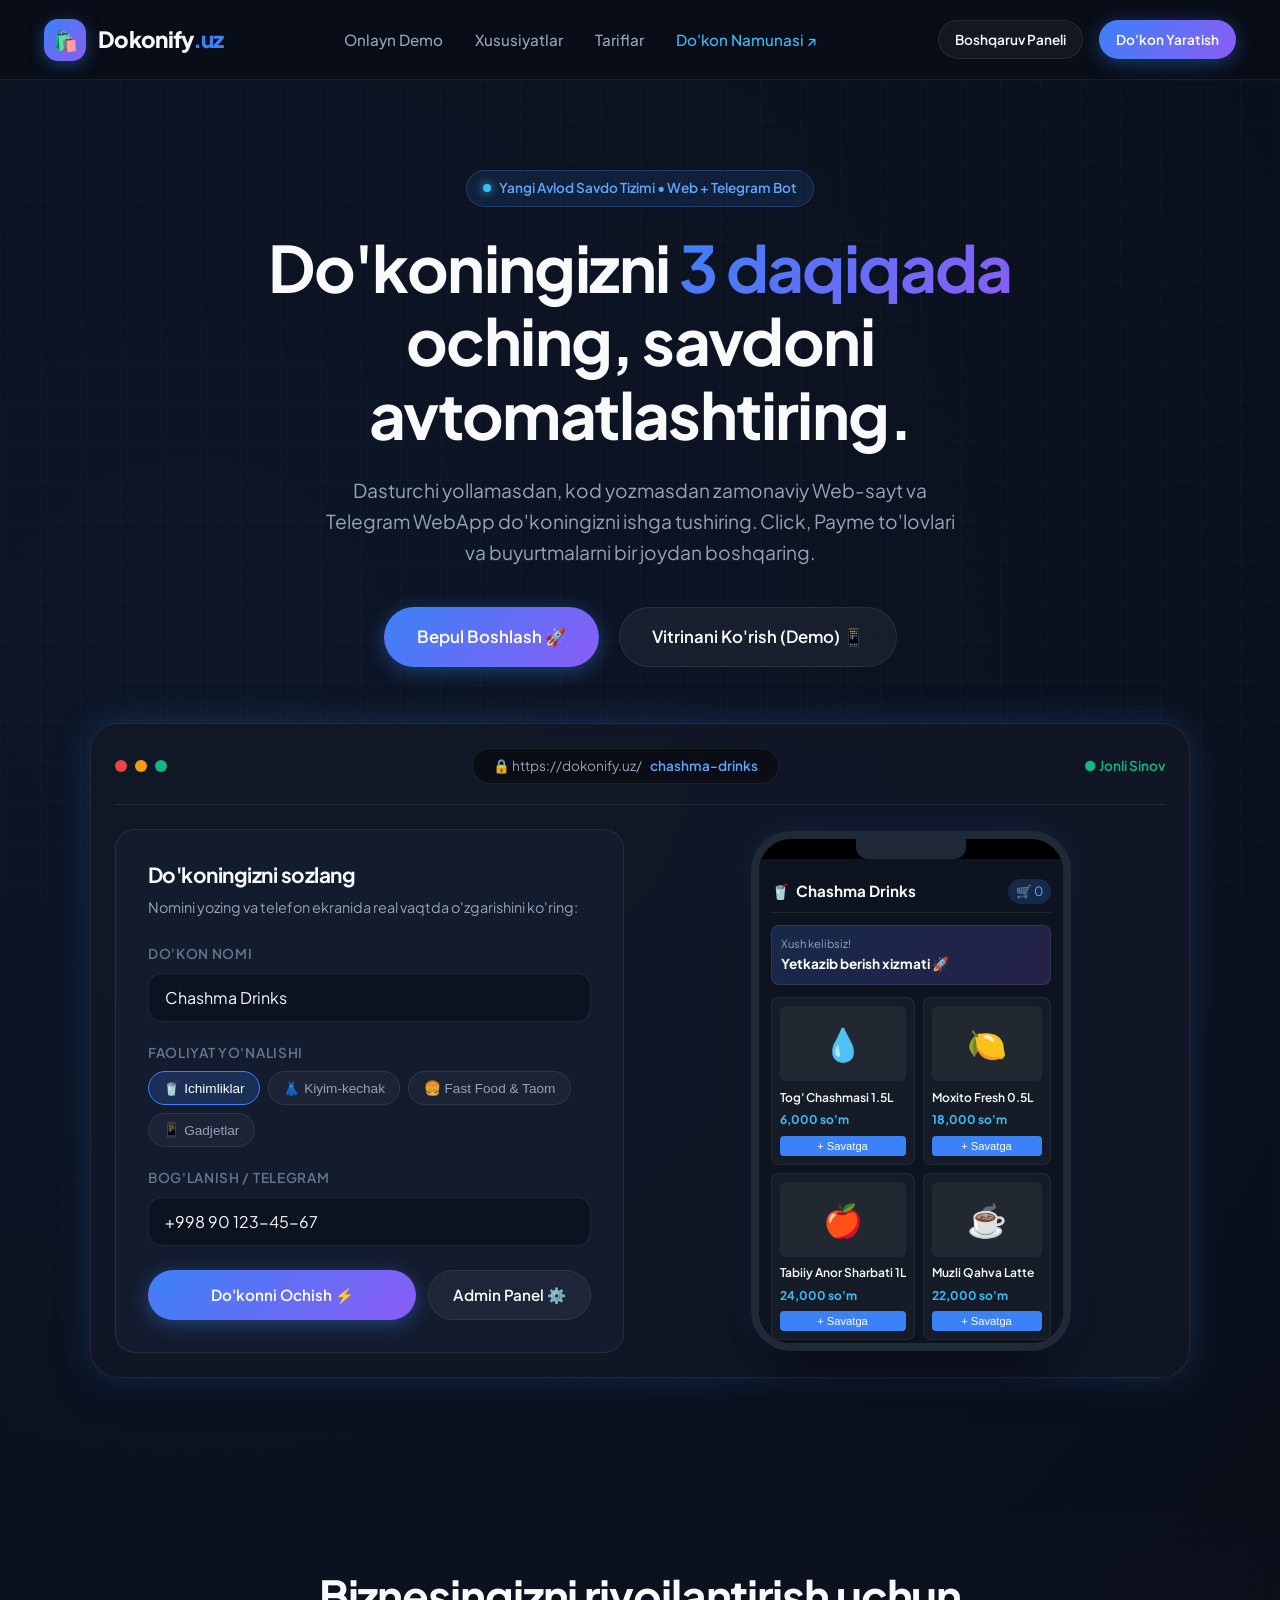
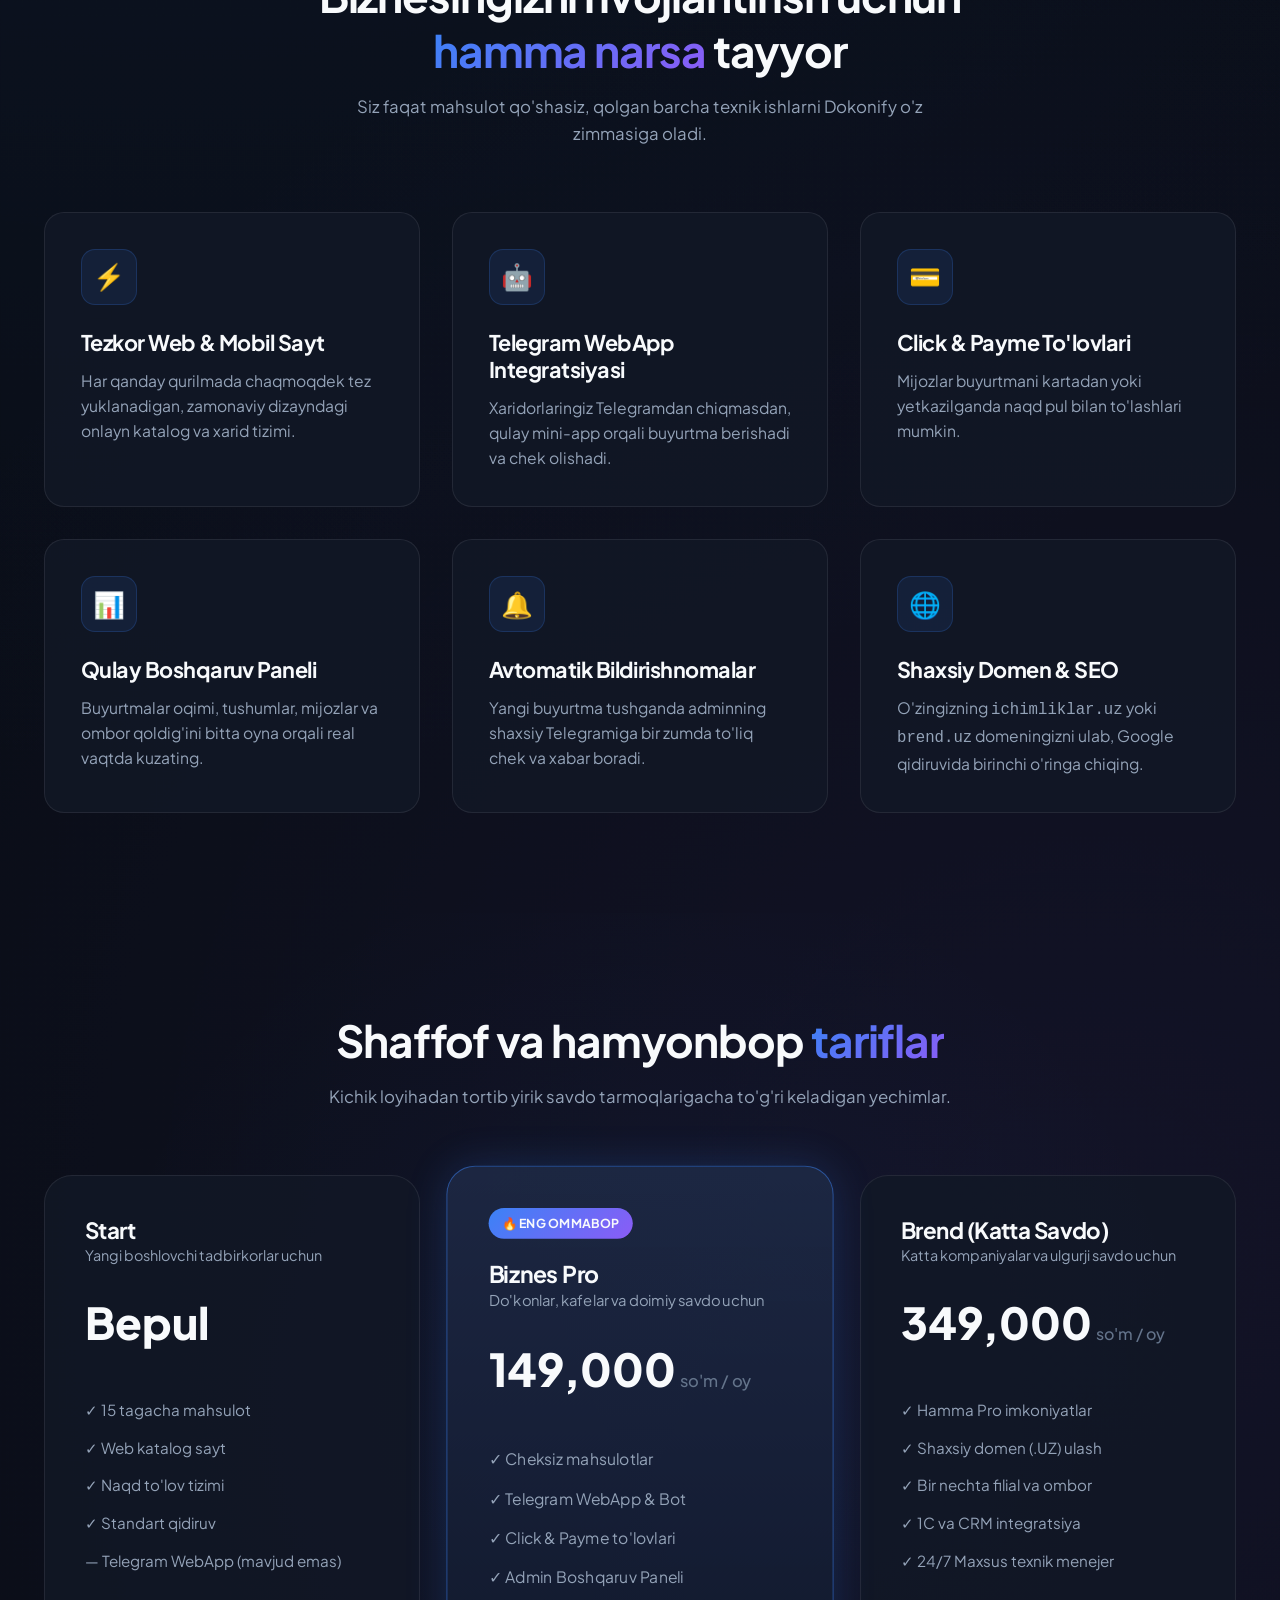
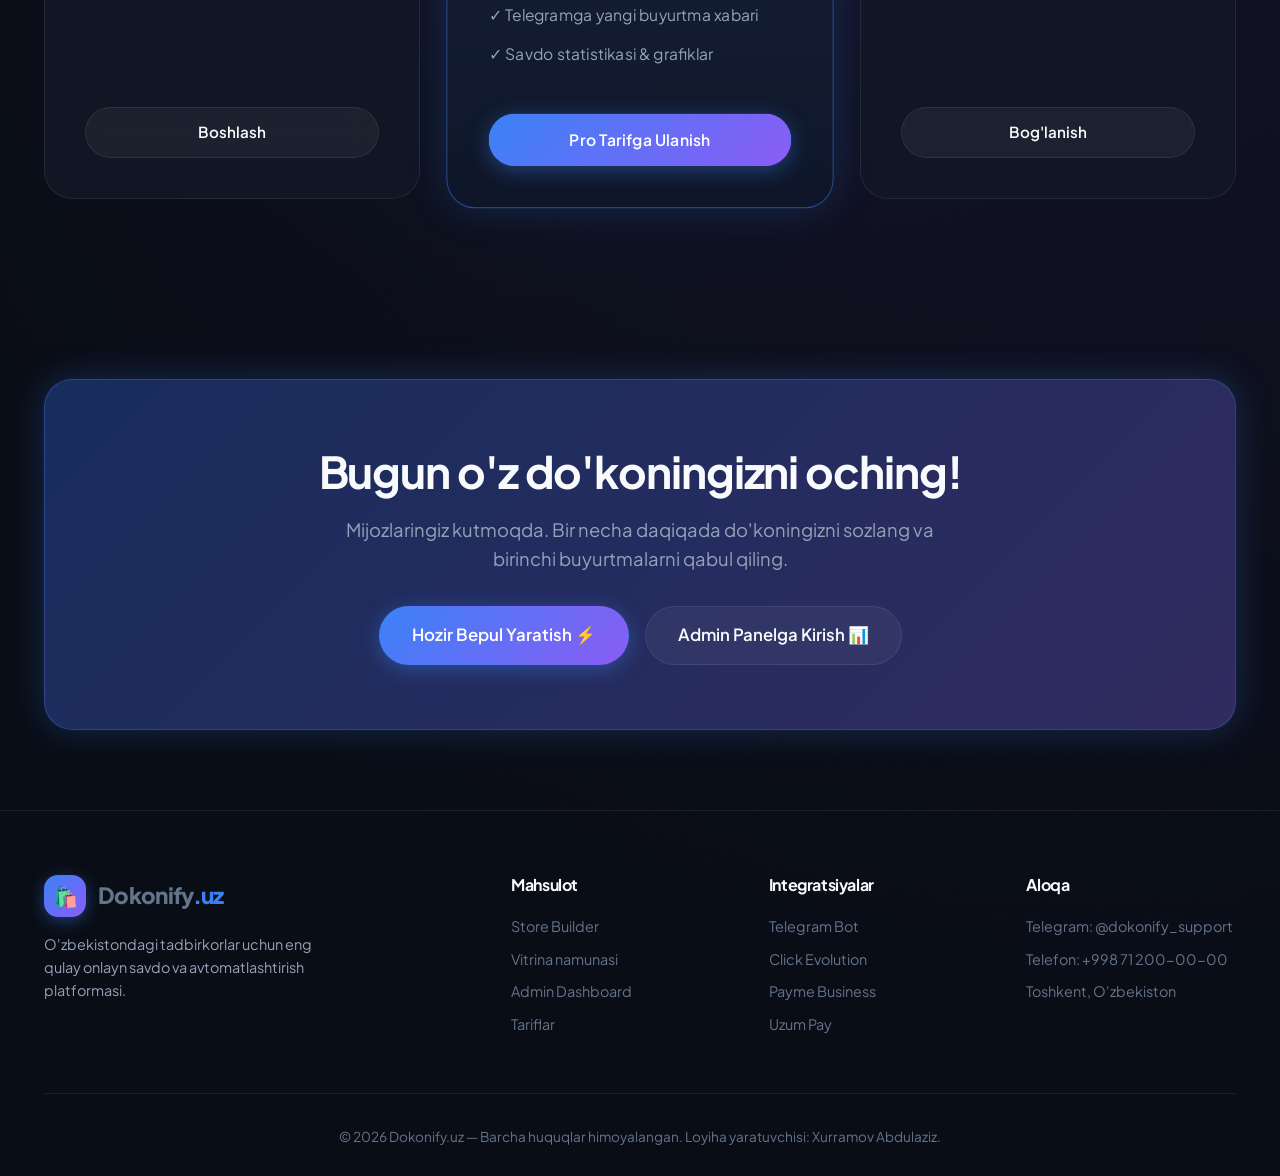
==== commit a043f7cb: "Statik fayllarni productionda tuzatish (CSS/JS 404) - templates: style.css/app.js ga /static/ yo'l (" ====
--- a/index.html
+++ b/index.html
@@ -5,7 +5,7 @@
   <meta name="viewport" content="width=device-width, initial-scale=1.0">
   <title>Dokonify — 3 daqiqada Web & Telegram Do'kon Yaratish Platformasi</title>
   <meta name="description" content="Kichik va o'rta bizneslar uchun avtomatlashtirilgan internet do'kon va Telegram WebApp platformasi. Click, Payme va buyurtmalar boshqaruvi.">
-  <link rel="stylesheet" href="style.css">
+  <link rel="stylesheet" href="/static/style.css">
   <link rel="icon" href="data:image/svg+xml,<svg xmlns=%22http://www.w3.org/2000/svg%22 viewBox=%220 0 100 100%22><text y=%22.9em%22 font-size=%2290%22>🛍️</text></svg>">
 </head>
 <body>
@@ -317,6 +317,6 @@
     </div>
   </footer>
 
-  <script src="app.js"></script>
+  <script src="/static/app.js"></script>
 </body>
 </html>
--- a/static/style.css
+++ b/static/style.css
@@ -0,0 +1,1062 @@
+/* ==========================================================================
+   DOKONIFY — Design System & Styles
+   Modern SaaS for Web & Telegram Storefronts
+   ========================================================================== */
+
+@import url('https://fonts.googleapis.com/css2?family=Plus+Jakarta+Sans:wght@300;400;500;600;700;800&display=swap');
+
+:root {
+  /* Color Palette */
+  --bg-dark: #090d16;
+  --bg-card: rgba(18, 24, 38, 0.85);
+  --bg-card-hover: rgba(28, 36, 56, 0.95);
+  --bg-elevated: #131b2e;
+  --border-subtle: rgba(255, 255, 255, 0.08);
+  --border-accent: rgba(59, 130, 246, 0.3);
+  
+  --primary: #3b82f6;
+  --primary-glow: rgba(59, 130, 246, 0.4);
+  --primary-gradient: linear-gradient(135deg, #3b82f6 0%, #8b5cf6 100%);
+  --accent-cyan: #06b6d4;
+  --accent-emerald: #10b981;
+  --accent-amber: #f59e0b;
+  --accent-rose: #f43f5e;
+  
+  --text-primary: #f8fafc;
+  --text-secondary: #94a3b8;
+  --text-muted: #64748b;
+  
+  /* Radii & Shadows */
+  --radius-sm: 8px;
+  --radius-md: 14px;
+  --radius-lg: 20px;
+  --radius-xl: 28px;
+  --radius-full: 9999px;
+  
+  --shadow-sm: 0 2px 8px rgba(0, 0, 0, 0.3);
+  --shadow-md: 0 8px 30px rgba(0, 0, 0, 0.4);
+  --shadow-glow: 0 0 35px rgba(59, 130, 246, 0.25);
+  --shadow-card: 0 10px 40px -10px rgba(0, 0, 0, 0.5);
+  
+  --font-main: 'Plus Jakarta Sans', -apple-system, BlinkMacSystemFont, sans-serif;
+  --transition-fast: 0.2s cubic-bezier(0.16, 1, 0.3, 1);
+  --transition-smooth: 0.35s cubic-bezier(0.16, 1, 0.3, 1);
+}
+
+/* Reset & Base */
+*, *::before, *::after {
+  box-sizing: border-box;
+  margin: 0;
+  padding: 0;
+}
+
+html {
+  scroll-behavior: smooth;
+  font-family: var(--font-main);
+  background-color: var(--bg-dark);
+  color: var(--text-primary);
+  line-height: 1.6;
+}
+
+body {
+  overflow-x: hidden;
+  min-height: 100vh;
+  position: relative;
+  background: radial-gradient(circle at 15% 15%, rgba(59, 130, 246, 0.08) 0%, transparent 45%),
+              radial-gradient(circle at 85% 65%, rgba(139, 92, 246, 0.08) 0%, transparent 45%),
+              var(--bg-dark);
+}
+
+/* Background Animated Grid */
+.bg-grid {
+  position: fixed;
+  inset: 0;
+  background-image: linear-gradient(to right, rgba(255, 255, 255, 0.02) 1px, transparent 1px),
+                    linear-gradient(to bottom, rgba(255, 255, 255, 0.02) 1px, transparent 1px);
+  background-size: 40px 40px;
+  pointer-events: none;
+  z-index: 0;
+}
+
+/* Typography */
+h1, h2, h3, h4, h5, h6 {
+  color: var(--text-primary);
+  font-weight: 700;
+  line-height: 1.25;
+  letter-spacing: -0.025em;
+}
+
+.gradient-text {
+  background: var(--primary-gradient);
+  -webkit-background-clip: text;
+  -webkit-text-fill-color: transparent;
+  display: inline-block;
+}
+
+.gradient-cyan {
+  background: linear-gradient(135deg, #06b6d4 0%, #3b82f6 100%);
+  -webkit-background-clip: text;
+  -webkit-text-fill-color: transparent;
+}
+
+.gradient-amber {
+  background: linear-gradient(135deg, #f59e0b 0%, #ef4444 100%);
+  -webkit-background-clip: text;
+  -webkit-text-fill-color: transparent;
+}
+
+p {
+  color: var(--text-secondary);
+  font-size: 1.05rem;
+}
+
+a {
+  color: inherit;
+  text-decoration: none;
+  transition: var(--transition-fast);
+}
+
+/* Layout Containers */
+.container {
+  max-width: 1240px;
+  margin: 0 auto;
+  padding: 0 1.5rem;
+  position: relative;
+  z-index: 1;
+}
+
+/* Navigation */
+.navbar {
+  position: fixed;
+  top: 0;
+  left: 0;
+  right: 0;
+  height: 80px;
+  backdrop-filter: blur(20px);
+  -webkit-backdrop-filter: blur(20px);
+  background: rgba(9, 13, 22, 0.75);
+  border-bottom: 1px solid var(--border-subtle);
+  z-index: 100;
+  display: flex;
+  align-items: center;
+}
+
+.navbar .container {
+  display: flex;
+  align-items: center;
+  justify-content: space-between;
+  width: 100%;
+}
+
+.brand-logo {
+  display: flex;
+  align-items: center;
+  gap: 0.75rem;
+  font-size: 1.4rem;
+  font-weight: 800;
+  letter-spacing: -0.03em;
+}
+
+.brand-icon {
+  width: 42px;
+  height: 42px;
+  background: var(--primary-gradient);
+  border-radius: var(--radius-md);
+  display: flex;
+  align-items: center;
+  justify-content: center;
+  font-size: 1.25rem;
+  box-shadow: 0 4px 16px var(--primary-glow);
+}
+
+.nav-links {
+  display: flex;
+  align-items: center;
+  gap: 2rem;
+  list-style: none;
+}
+
+.nav-links a {
+  font-size: 0.95rem;
+  font-weight: 500;
+  color: var(--text-secondary);
+}
+
+.nav-links a:hover {
+  color: var(--text-primary);
+}
+
+.nav-actions {
+  display: flex;
+  align-items: center;
+  gap: 1rem;
+}
+
+/* Buttons */
+.btn {
+  display: inline-flex;
+  align-items: center;
+  justify-content: center;
+  gap: 0.5rem;
+  padding: 0.75rem 1.5rem;
+  border-radius: var(--radius-full);
+  font-weight: 600;
+  font-size: 0.95rem;
+  cursor: pointer;
+  border: 1px solid transparent;
+  transition: var(--transition-smooth);
+  font-family: inherit;
+}
+
+.btn-primary {
+  background: var(--primary-gradient);
+  color: #ffffff;
+  box-shadow: 0 4px 20px var(--primary-glow);
+}
+
+.btn-primary:hover {
+  transform: translateY(-2px);
+  box-shadow: 0 8px 28px rgba(59, 130, 246, 0.6);
+}
+
+.btn-secondary {
+  background: rgba(255, 255, 255, 0.05);
+  border-color: var(--border-subtle);
+  color: var(--text-primary);
+  backdrop-filter: blur(10px);
+}
+
+.btn-secondary:hover {
+  background: rgba(255, 255, 255, 0.1);
+  border-color: rgba(255, 255, 255, 0.2);
+  transform: translateY(-2px);
+}
+
+.btn-sm {
+  padding: 0.5rem 1rem;
+  font-size: 0.85rem;
+}
+
+.btn-lg {
+  padding: 0.95rem 2rem;
+  font-size: 1.05rem;
+}
+
+/* Badge */
+.pill-badge {
+  display: inline-flex;
+  align-items: center;
+  gap: 0.5rem;
+  padding: 0.4rem 1rem;
+  background: rgba(59, 130, 246, 0.12);
+  border: 1px solid rgba(59, 130, 246, 0.3);
+  border-radius: var(--radius-full);
+  font-size: 0.85rem;
+  font-weight: 600;
+  color: #60a5fa;
+  margin-bottom: 1.5rem;
+}
+
+.pulse-dot {
+  width: 8px;
+  height: 8px;
+  background: #38bdf8;
+  border-radius: 50%;
+  box-shadow: 0 0 10px #38bdf8;
+  animation: pulse 2s infinite;
+}
+
+@keyframes pulse {
+  0% { transform: scale(0.95); opacity: 0.8; }
+  50% { transform: scale(1.4); opacity: 1; }
+  100% { transform: scale(0.95); opacity: 0.8; }
+}
+
+/* Hero Section */
+.hero {
+  padding-top: 170px;
+  padding-bottom: 90px;
+  text-align: center;
+  position: relative;
+}
+
+.hero h1 {
+  font-size: 4rem;
+  max-width: 950px;
+  margin: 0 auto 1.5rem auto;
+  line-height: 1.15;
+}
+
+.hero p {
+  max-width: 650px;
+  margin: 0 auto 2.5rem auto;
+  font-size: 1.2rem;
+}
+
+.hero-cta {
+  display: flex;
+  align-items: center;
+  justify-content: center;
+  gap: 1.25rem;
+  margin-bottom: 3.5rem;
+}
+
+/* Live Demo Preview Box */
+.preview-wrapper {
+  max-width: 1100px;
+  margin: 0 auto;
+  position: relative;
+  background: var(--bg-card);
+  border: 1px solid var(--border-subtle);
+  border-radius: var(--radius-xl);
+  padding: 1.5rem;
+  box-shadow: var(--shadow-glow), var(--shadow-card);
+  backdrop-filter: blur(25px);
+}
+
+.preview-header {
+  display: flex;
+  align-items: center;
+  justify-content: space-between;
+  padding-bottom: 1.25rem;
+  border-bottom: 1px solid var(--border-subtle);
+  margin-bottom: 1.5rem;
+}
+
+.window-dots {
+  display: flex;
+  gap: 8px;
+}
+
+.dot {
+  width: 12px;
+  height: 12px;
+  border-radius: 50%;
+}
+.dot-red { background: #ef4444; }
+.dot-yellow { background: #f59e0b; }
+.dot-green { background: #10b981; }
+
+.preview-address {
+  background: rgba(0, 0, 0, 0.4);
+  padding: 0.4rem 1.25rem;
+  border-radius: var(--radius-full);
+  font-size: 0.85rem;
+  color: var(--text-secondary);
+  border: 1px solid var(--border-subtle);
+  display: flex;
+  align-items: center;
+  gap: 0.5rem;
+}
+
+.preview-grid {
+  display: grid;
+  grid-template-columns: 1fr 1fr;
+  gap: 2rem;
+  align-items: center;
+  text-align: left;
+}
+
+/* Interactive Wizard Card */
+.wizard-box {
+  background: var(--bg-elevated);
+  border: 1px solid var(--border-subtle);
+  border-radius: var(--radius-lg);
+  padding: 2rem;
+}
+
+.wizard-title {
+  font-size: 1.3rem;
+  margin-bottom: 0.5rem;
+}
+
+.wizard-step {
+  margin-bottom: 1.25rem;
+}
+
+.wizard-step label {
+  display: block;
+  font-size: 0.85rem;
+  font-weight: 600;
+  text-transform: uppercase;
+  letter-spacing: 0.05em;
+  color: var(--text-muted);
+  margin-bottom: 0.5rem;
+}
+
+.wizard-input {
+  width: 100%;
+  background: rgba(0, 0, 0, 0.3);
+  border: 1px solid var(--border-subtle);
+  padding: 0.8rem 1rem;
+  border-radius: var(--radius-md);
+  color: var(--text-primary);
+  font-size: 1rem;
+  font-family: inherit;
+  outline: none;
+  transition: var(--transition-fast);
+}
+
+.wizard-input:focus {
+  border-color: var(--primary);
+  box-shadow: 0 0 0 3px rgba(59, 130, 246, 0.2);
+}
+
+.category-chips {
+  display: flex;
+  flex-wrap: wrap;
+  gap: 0.5rem;
+}
+
+.chip {
+  padding: 0.5rem 0.9rem;
+  background: rgba(255, 255, 255, 0.04);
+  border: 1px solid var(--border-subtle);
+  border-radius: var(--radius-full);
+  font-size: 0.85rem;
+  cursor: pointer;
+  transition: var(--transition-fast);
+  color: var(--text-secondary);
+}
+
+.chip:hover, .chip.active {
+  background: rgba(59, 130, 246, 0.2);
+  border-color: var(--primary);
+  color: #ffffff;
+}
+
+/* Phone Mockup (Live Store Preview) */
+.phone-mockup {
+  width: 320px;
+  height: 520px;
+  margin: 0 auto;
+  background: #000000;
+  border: 8px solid #1f2937;
+  border-radius: 40px;
+  overflow: hidden;
+  box-shadow: 0 25px 50px -12px rgba(0, 0, 0, 0.7), 0 0 30px rgba(59, 130, 246, 0.15);
+  position: relative;
+  display: flex;
+  flex-direction: column;
+}
+
+.phone-notch {
+  width: 110px;
+  height: 20px;
+  background: #1f2937;
+  border-bottom-left-radius: 12px;
+  border-bottom-right-radius: 12px;
+  margin: 0 auto;
+  z-index: 10;
+}
+
+.phone-screen {
+  flex: 1;
+  background: #0d131f;
+  overflow-y: auto;
+  padding: 0.75rem;
+  display: flex;
+  flex-direction: column;
+}
+
+.store-header-mini {
+  display: flex;
+  align-items: center;
+  justify-content: space-between;
+  padding: 0.5rem 0;
+  border-bottom: 1px solid rgba(255, 255, 255, 0.08);
+  margin-bottom: 0.75rem;
+}
+
+.store-name-mini {
+  font-weight: 700;
+  font-size: 0.95rem;
+  display: flex;
+  align-items: center;
+  gap: 0.4rem;
+}
+
+.product-grid-mini {
+  display: grid;
+  grid-template-columns: 1fr 1fr;
+  gap: 0.5rem;
+}
+
+.product-card-mini {
+  background: rgba(255, 255, 255, 0.04);
+  border: 1px solid rgba(255, 255, 255, 0.06);
+  border-radius: var(--radius-sm);
+  padding: 0.5rem;
+  display: flex;
+  flex-direction: column;
+}
+
+.product-card-mini img {
+  width: 100%;
+  height: 75px;
+  object-fit: cover;
+  border-radius: 6px;
+  margin-bottom: 0.4rem;
+}
+
+.product-title-mini {
+  font-size: 0.75rem;
+  font-weight: 600;
+  white-space: nowrap;
+  overflow: hidden;
+  text-overflow: ellipsis;
+}
+
+.product-price-mini {
+  font-size: 0.75rem;
+  font-weight: 700;
+  color: #38bdf8;
+  margin-top: 0.2rem;
+}
+
+.btn-mini-add {
+  margin-top: 0.4rem;
+  padding: 0.25rem;
+  background: var(--primary);
+  color: white;
+  border: none;
+  border-radius: 4px;
+  font-size: 0.7rem;
+  cursor: pointer;
+  text-align: center;
+}
+
+/* Feature Grid */
+.features-section {
+  padding: 100px 0;
+}
+
+.section-head {
+  text-align: center;
+  max-width: 650px;
+  margin: 0 auto 4rem auto;
+}
+
+.section-head h2 {
+  font-size: 2.75rem;
+  margin-bottom: 1rem;
+}
+
+.cards-grid {
+  display: grid;
+  grid-template-columns: repeat(auto-fit, minmax(320px, 1fr));
+  gap: 2rem;
+}
+
+.feature-card {
+  background: var(--bg-card);
+  border: 1px solid var(--border-subtle);
+  border-radius: var(--radius-lg);
+  padding: 2.25rem;
+  transition: var(--transition-smooth);
+  position: relative;
+  overflow: hidden;
+}
+
+.feature-card::before {
+  content: '';
+  position: absolute;
+  top: 0;
+  left: 0;
+  right: 0;
+  height: 2px;
+  background: var(--primary-gradient);
+  opacity: 0;
+  transition: var(--transition-fast);
+}
+
+.feature-card:hover {
+  transform: translateY(-6px);
+  border-color: var(--border-accent);
+  box-shadow: var(--shadow-md);
+}
+
+.feature-card:hover::before {
+  opacity: 1;
+}
+
+.card-icon {
+  width: 56px;
+  height: 56px;
+  border-radius: var(--radius-md);
+  display: flex;
+  align-items: center;
+  justify-content: center;
+  font-size: 1.6rem;
+  margin-bottom: 1.5rem;
+  background: rgba(59, 130, 246, 0.1);
+  color: var(--primary);
+  border: 1px solid rgba(59, 130, 246, 0.2);
+}
+
+.feature-card h3 {
+  font-size: 1.35rem;
+  margin-bottom: 0.75rem;
+}
+
+.feature-card p {
+  font-size: 0.98rem;
+}
+
+/* Pricing Section */
+.pricing-section {
+  padding: 100px 0;
+  background: radial-gradient(circle at 50% 50%, rgba(59, 130, 246, 0.05) 0%, transparent 70%);
+}
+
+.pricing-grid {
+  display: grid;
+  grid-template-columns: repeat(auto-fit, minmax(300px, 1fr));
+  gap: 2rem;
+  align-items: stretch;
+}
+
+.pricing-card {
+  background: var(--bg-card);
+  border: 1px solid var(--border-subtle);
+  border-radius: var(--radius-xl);
+  padding: 2.5rem;
+  display: flex;
+  flex-direction: column;
+  transition: var(--transition-smooth);
+}
+
+.pricing-card.featured {
+  background: linear-gradient(180deg, rgba(30, 41, 69, 0.9) 0%, rgba(15, 23, 42, 0.95) 100%);
+  border-color: rgba(59, 130, 246, 0.5);
+  box-shadow: 0 0 40px rgba(59, 130, 246, 0.2);
+  transform: scale(1.03);
+}
+
+.pricing-badge {
+  align-self: flex-start;
+  padding: 0.35rem 0.8rem;
+  background: var(--primary-gradient);
+  border-radius: var(--radius-full);
+  font-size: 0.75rem;
+  font-weight: 700;
+  text-transform: uppercase;
+  margin-bottom: 1.25rem;
+}
+
+.price-tag {
+  font-size: 2.75rem;
+  font-weight: 800;
+  margin: 1.25rem 0 0.5rem 0;
+  display: flex;
+  align-items: baseline;
+  gap: 0.25rem;
+}
+
+.price-period {
+  font-size: 1rem;
+  font-weight: 500;
+  color: var(--text-muted);
+}
+
+.features-list {
+  list-style: none;
+  margin: 2rem 0;
+  flex: 1;
+}
+
+.features-list li {
+  display: flex;
+  align-items: center;
+  gap: 0.75rem;
+  margin-bottom: 0.85rem;
+  font-size: 0.95rem;
+  color: var(--text-secondary);
+}
+
+.features-list li svg {
+  color: var(--accent-emerald);
+  flex-shrink: 0;
+}
+
+/* Call to Action Banner */
+.cta-banner {
+  padding: 80px 0;
+}
+
+.cta-box {
+  background: linear-gradient(135deg, rgba(37, 99, 235, 0.25) 0%, rgba(139, 92, 246, 0.25) 100%),
+              var(--bg-elevated);
+  border: 1px solid rgba(59, 130, 246, 0.3);
+  border-radius: var(--radius-xl);
+  padding: 4rem 2rem;
+  text-align: center;
+  box-shadow: var(--shadow-glow);
+}
+
+.cta-box h2 {
+  font-size: 2.75rem;
+  margin-bottom: 1rem;
+}
+
+.cta-box p {
+  max-width: 600px;
+  margin: 0 auto 2rem auto;
+  font-size: 1.15rem;
+}
+
+/* Footer */
+footer {
+  border-top: 1px solid var(--border-subtle);
+  padding: 4rem 0 2rem 0;
+  font-size: 0.9rem;
+  color: var(--text-muted);
+}
+
+.footer-grid {
+  display: grid;
+  grid-template-columns: 2fr repeat(3, 1fr);
+  gap: 3rem;
+  margin-bottom: 3rem;
+}
+
+.footer-col h4 {
+  font-size: 1rem;
+  margin-bottom: 1.25rem;
+  color: var(--text-primary);
+}
+
+.footer-links {
+  list-style: none;
+}
+
+.footer-links li {
+  margin-bottom: 0.6rem;
+}
+
+.footer-links a:hover {
+  color: var(--text-primary);
+}
+
+/* Responsive */
+@media (max-width: 900px) {
+  .hero h1 { font-size: 2.75rem; }
+  .preview-grid { grid-template-columns: 1fr; }
+  .phone-mockup { order: -1; }
+  .footer-grid { grid-template-columns: 1fr 1fr; }
+  .nav-links { display: none; }
+}
+
+@media (max-width: 600px) {
+  .hero h1 { font-size: 2.2rem; }
+  .footer-grid { grid-template-columns: 1fr; }
+  .pricing-card.featured { transform: none; }
+}
+
+/* ==========================================================================
+   STORIES COMPONENT (Instagram / Telegram Style 24/7 Archived)
+   ========================================================================== */
+.stories-section {
+  margin: 1.25rem 0 1.75rem 0;
+  position: relative;
+}
+
+.stories-row {
+  display: flex;
+  align-items: center;
+  gap: 1.25rem;
+  overflow-x: auto;
+  padding: 0.5rem 0.25rem 0.75rem 0.25rem;
+  scrollbar-width: none;
+}
+.stories-row::-webkit-scrollbar {
+  display: none;
+}
+
+.story-item {
+  display: flex;
+  flex-direction: column;
+  align-items: center;
+  gap: 0.5rem;
+  cursor: pointer;
+  flex-shrink: 0;
+  width: 78px;
+  text-align: center;
+  transition: transform var(--transition-fast);
+}
+.story-item:hover {
+  transform: translateY(-3px);
+}
+
+.story-ring {
+  width: 70px;
+  height: 70px;
+  border-radius: 50%;
+  padding: 3px;
+  background: linear-gradient(135deg, #f59e0b 0%, #ec4899 50%, #8b5cf6 100%);
+  display: flex;
+  align-items: center;
+  justify-content: center;
+  box-shadow: 0 4px 15px rgba(236, 72, 153, 0.3);
+  position: relative;
+}
+.story-ring.archived {
+  background: rgba(255, 255, 255, 0.2);
+  box-shadow: none;
+}
+
+.story-delete-badge {
+  position: absolute;
+  top: -4px;
+  right: -4px;
+  width: 22px;
+  height: 22px;
+  border-radius: 50%;
+  background: #ef4444;
+  color: white;
+  border: 2px solid #090d16;
+  font-size: 0.65rem;
+  display: flex;
+  align-items: center;
+  justify-content: center;
+  cursor: pointer;
+  z-index: 10;
+  transition: transform 0.2s, background 0.2s;
+  box-shadow: 0 2px 6px rgba(239, 68, 68, 0.5);
+}
+.story-delete-badge:hover {
+  transform: scale(1.15);
+  background: #dc2626;
+}
+
+.story-avatar {
+  width: 100%;
+  height: 100%;
+  border-radius: 50%;
+  border: 2px solid #090d16;
+  object-fit: cover;
+  background: #1e293b;
+}
+
+.story-label {
+  font-size: 0.75rem;
+  font-weight: 600;
+  color: var(--text-primary);
+  white-space: nowrap;
+  overflow: hidden;
+  text-overflow: ellipsis;
+  max-width: 76px;
+}
+
+/* Add Story Button */
+.add-story-ring {
+  background: rgba(59, 130, 246, 0.15);
+  border: 2px dashed rgba(59, 130, 246, 0.6);
+  display: flex;
+  align-items: center;
+  justify-content: center;
+  color: #60a5fa;
+  font-size: 1.5rem;
+  box-shadow: none;
+}
+.add-story-ring:hover {
+  background: rgba(59, 130, 246, 0.25);
+  border-color: #3b82f6;
+}
+
+/* Fullscreen Story Viewer */
+.story-viewer-modal {
+  position: fixed;
+  inset: 0;
+  background: rgba(0, 0, 0, 0.95);
+  backdrop-filter: blur(15px);
+  z-index: 500;
+  display: none;
+  align-items: center;
+  justify-content: center;
+}
+.story-viewer-modal.active {
+  display: flex;
+}
+
+.story-viewer-card {
+  width: 380px;
+  max-width: 95vw;
+  height: 640px;
+  max-height: 92vh;
+  background: #0b0f19;
+  border-radius: 24px;
+  overflow: hidden;
+  position: relative;
+  display: flex;
+  flex-direction: column;
+  box-shadow: 0 0 50px rgba(59, 130, 246, 0.25);
+  border: 1px solid rgba(255, 255, 255, 0.12);
+}
+
+.story-progress-bar-wrap {
+  position: absolute;
+  top: 14px;
+  left: 14px;
+  right: 14px;
+  display: flex;
+  gap: 6px;
+  z-index: 20;
+}
+.story-progress-segment {
+  flex: 1;
+  height: 3px;
+  background: rgba(255, 255, 255, 0.3);
+  border-radius: 99px;
+  overflow: hidden;
+}
+.story-progress-fill {
+  height: 100%;
+  width: 0%;
+  background: #ffffff;
+  transition: width 0.1s linear;
+}
+
+.story-viewer-header {
+  position: absolute;
+  top: 26px;
+  left: 14px;
+  right: 14px;
+  display: flex;
+  align-items: center;
+  justify-content: space-between;
+  z-index: 20;
+  color: white;
+}
+.story-author-info {
+  display: flex;
+  align-items: center;
+  gap: 0.5rem;
+  font-size: 0.85rem;
+  font-weight: 700;
+  text-shadow: 0 2px 4px rgba(0,0,0,0.8);
+}
+.story-author-img {
+  width: 34px;
+  height: 34px;
+  border-radius: 50%;
+  border: 1.5px solid white;
+  object-fit: cover;
+}
+
+.story-viewer-body {
+  flex: 1;
+  position: relative;
+  overflow: hidden;
+  display: flex;
+  align-items: center;
+  justify-content: center;
+  background: #000000;
+}
+.story-viewer-img {
+  width: 100%;
+  height: 100%;
+  object-fit: cover;
+}
+
+.story-nav-btn {
+  position: absolute;
+  top: 50%;
+  transform: translateY(-50%);
+  background: rgba(0, 0, 0, 0.4);
+  color: white;
+  border: none;
+  width: 36px;
+  height: 36px;
+  border-radius: 50%;
+  cursor: pointer;
+  z-index: 25;
+  display: flex;
+  align-items: center;
+  justify-content: center;
+  backdrop-filter: blur(4px);
+  transition: background 0.2s;
+}
+.story-nav-btn:hover {
+  background: rgba(0, 0, 0, 0.8);
+}
+.story-prev-btn { left: 10px; }
+.story-next-btn { right: 10px; }
+
+.story-viewer-caption {
+  position: absolute;
+  bottom: 0;
+  left: 0;
+  right: 0;
+  padding: 2.5rem 1.25rem 1.25rem 1.25rem;
+  background: linear-gradient(to top, rgba(0,0,0,0.9) 0%, transparent 100%);
+  z-index: 20;
+  color: white;
+}
+.story-caption-title {
+  font-size: 1.15rem;
+  font-weight: 800;
+  margin-bottom: 0.35rem;
+}
+.story-caption-text {
+  font-size: 0.9rem;
+  color: #cbd5e1;
+  margin-bottom: 0.85rem;
+}
+
+/* ==========================================================================
+   GOOGLE AUTH COMPONENT
+   ========================================================================== */
+.google-auth-btn {
+  display: inline-flex;
+  align-items: center;
+  gap: 0.6rem;
+  background: #ffffff;
+  color: #1f2937;
+  border: 1px solid #e5e7eb;
+  padding: 0.5rem 1rem;
+  border-radius: var(--radius-full);
+  font-size: 0.85rem;
+  font-weight: 600;
+  cursor: pointer;
+  transition: var(--transition-fast);
+  box-shadow: 0 2px 8px rgba(0,0,0,0.15);
+}
+.google-auth-btn:hover {
+  background: #f9fafb;
+  box-shadow: 0 4px 14px rgba(0,0,0,0.25);
+  transform: translateY(-1px);
+}
+.google-icon-svg {
+  width: 18px;
+  height: 18px;
+}
+
+.google-user-profile {
+  display: inline-flex;
+  align-items: center;
+  gap: 0.6rem;
+  background: rgba(255, 255, 255, 0.08);
+  border: 1px solid var(--border-subtle);
+  padding: 0.35rem 0.85rem;
+  border-radius: var(--radius-full);
+  color: white;
+  font-size: 0.85rem;
+  font-weight: 600;
+}
+.google-user-avatar {
+  width: 26px;
+  height: 26px;
+  border-radius: 50%;
+  object-fit: cover;
+  border: 1px solid #38bdf8;
+}
+.google-logout-btn {
+  background: none;
+  border: none;
+  color: #f87171;
+  cursor: pointer;
+  font-size: 0.8rem;
+  padding: 0 0.25rem;
+}
+
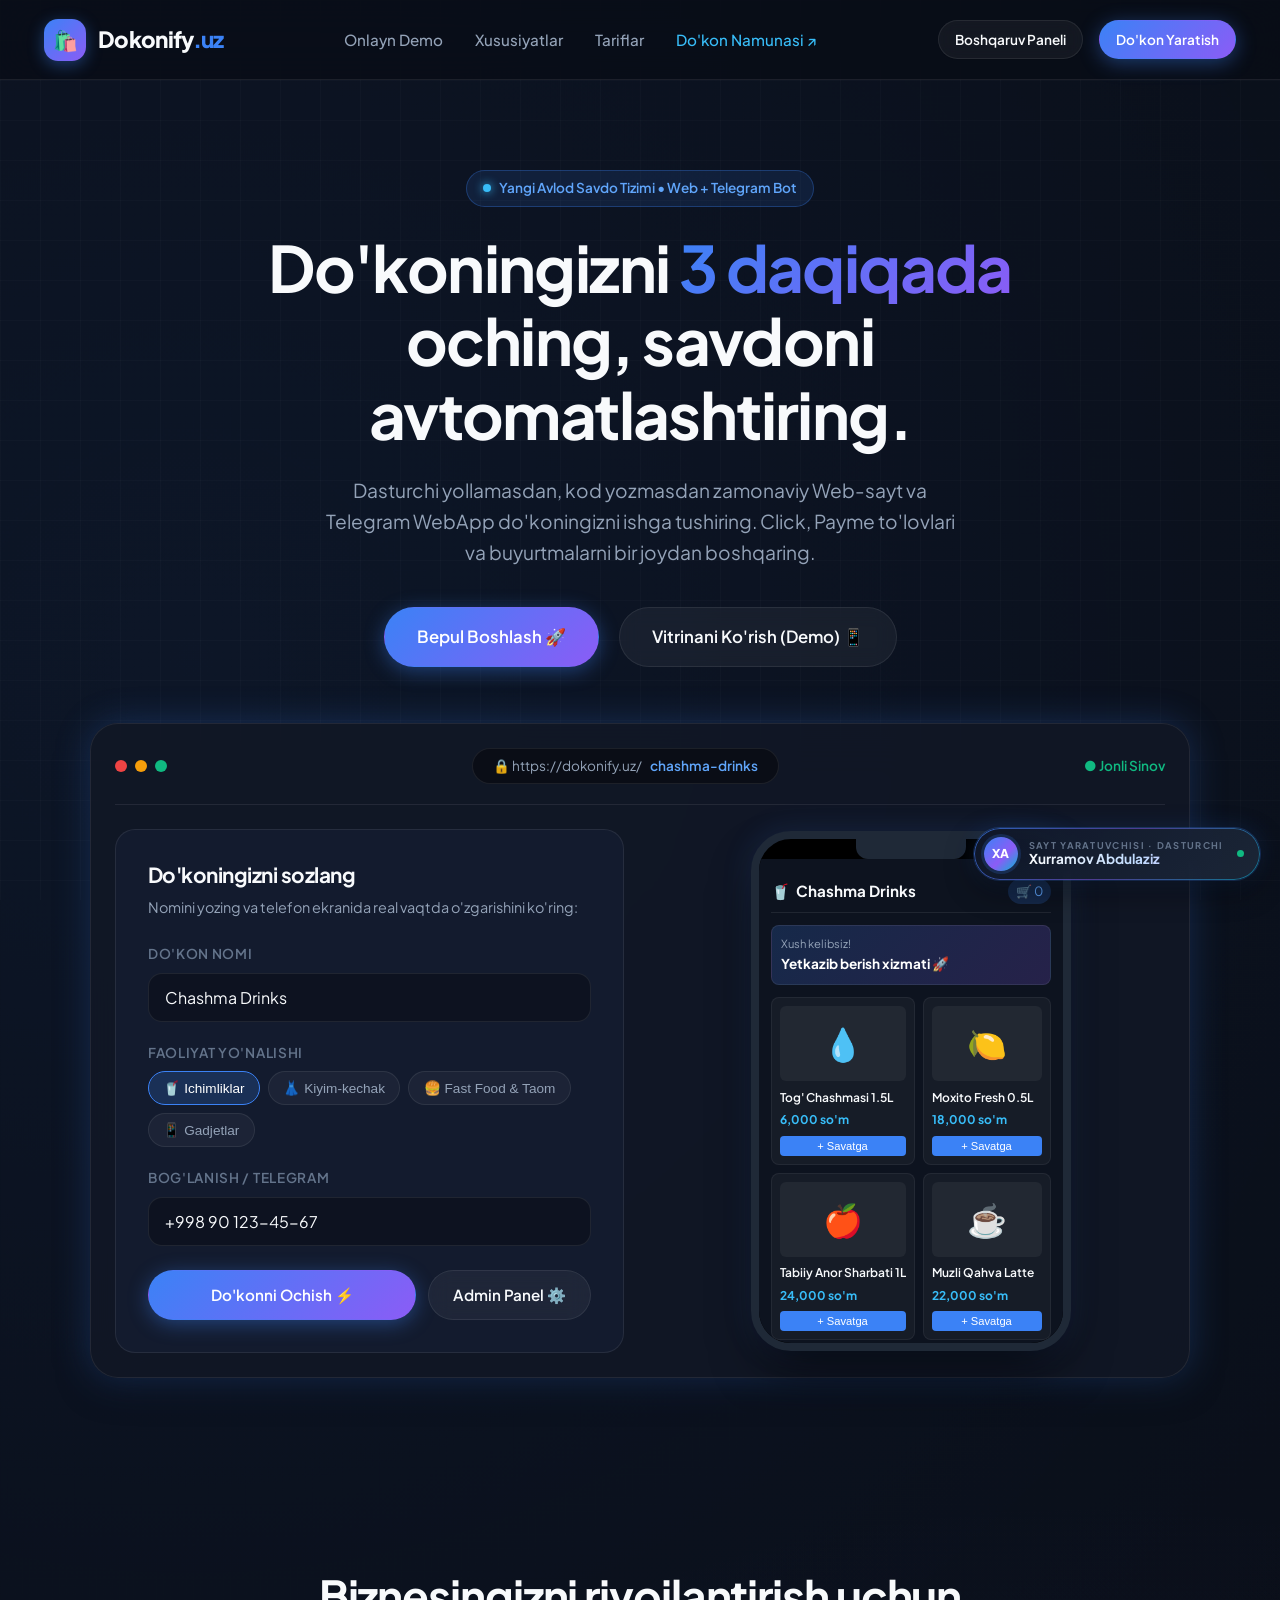
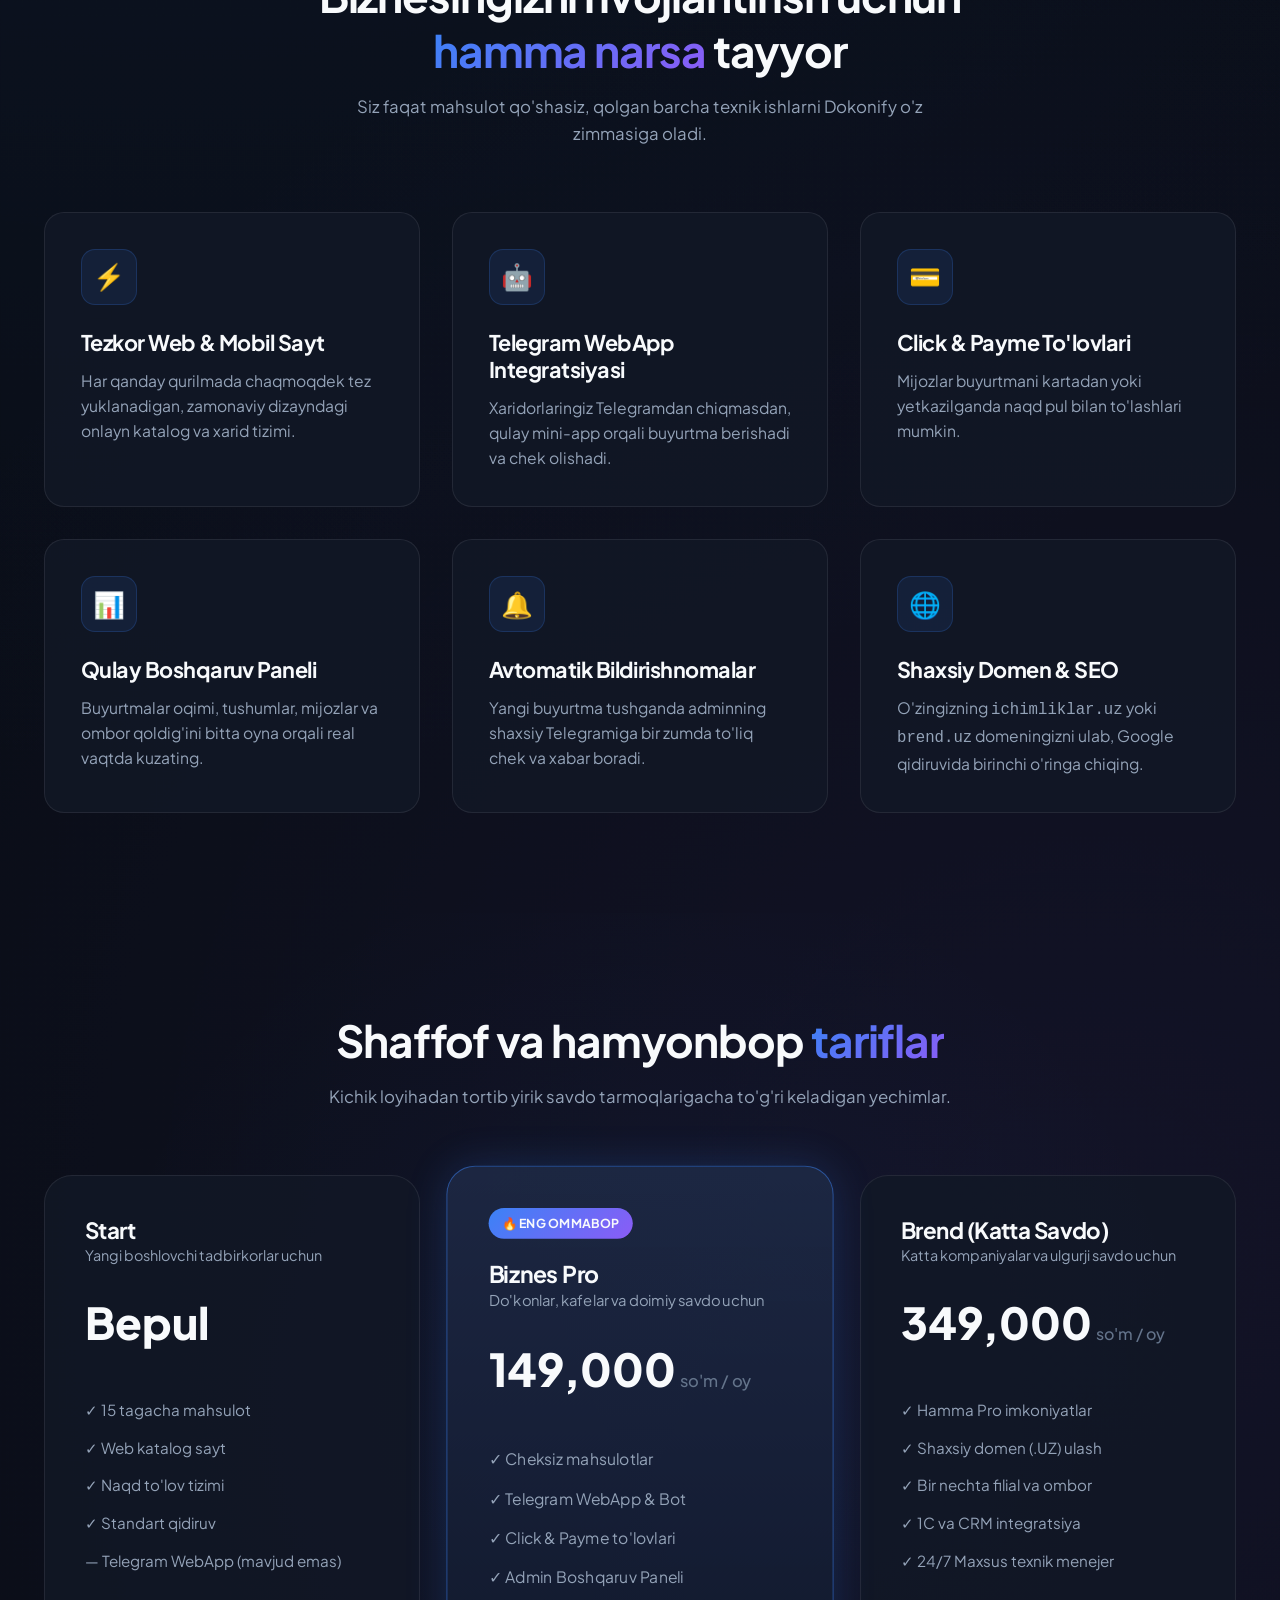
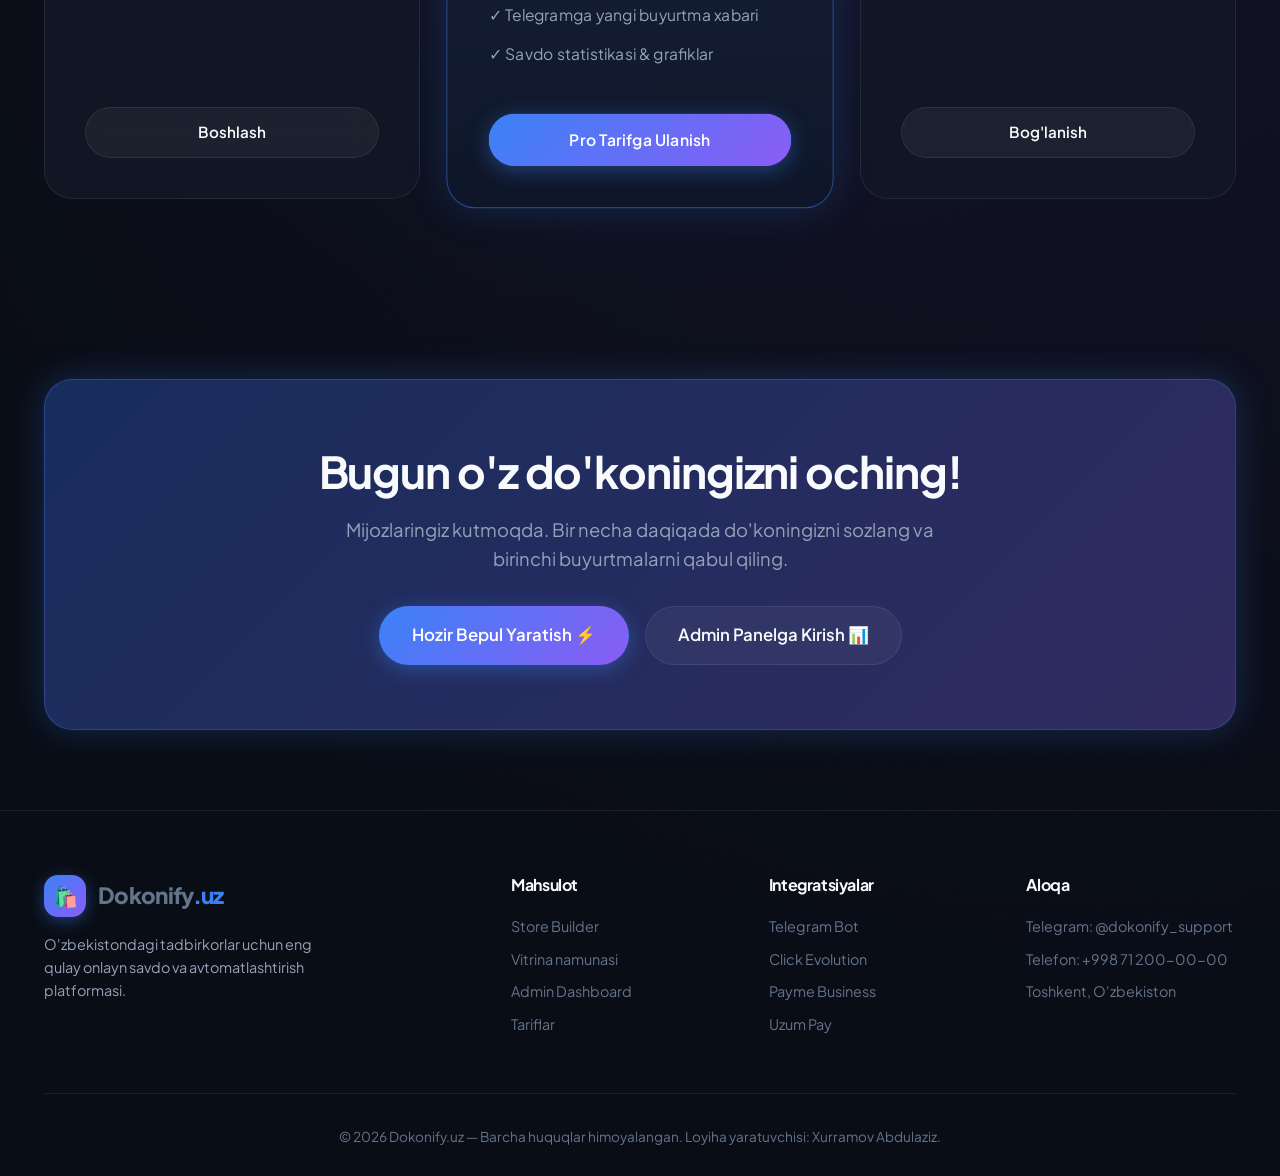
==== commit c086be86: "Dasturchi imzosi: barcha sahifalarda chiroyli 'Sayt yaratuvchisi' badge" ====
--- a/index.html
+++ b/index.html
@@ -318,5 +318,15 @@
   </footer>
 
   <script src="/static/app.js"></script>
+
+  <!-- Dasturchi imzosi -->
+  <div class="dev-credit" title="Ushbu sayt Xurramov Abdulaziz tomonidan yaratilgan">
+    <span class="dev-credit-avatar">XA</span>
+    <span class="dev-credit-text">
+      <span class="dev-credit-label">Sayt yaratuvchisi · Dasturchi</span>
+      <span class="dev-credit-name">Xurramov Abdulaziz</span>
+    </span>
+    <span class="dev-credit-dot" aria-hidden="true"></span>
+  </div>
 </body>
 </html>
--- a/static/style.css
+++ b/static/style.css
@@ -1060,3 +1060,132 @@
   padding: 0 0.25rem;
 }
 
+
+/* ==========================================================================
+   DASTURCHI IMZOSI — "Sayt yaratuvchisi" badge
+   Barcha sahifalarning o'ng pastki burchagida ko'rinadi.
+   ========================================================================== */
+.dev-credit {
+  position: fixed;
+  right: 1.25rem;
+  bottom: 1.25rem;
+  z-index: 120;
+  display: flex;
+  align-items: center;
+  gap: 0.7rem;
+  padding: 0.55rem 1rem 0.55rem 0.6rem;
+  border-radius: var(--radius-full);
+  background: linear-gradient(135deg, rgba(15, 23, 42, 0.94), rgba(30, 41, 59, 0.86));
+  box-shadow:
+    0 10px 30px rgba(0, 0, 0, 0.45),
+    0 0 0 1px rgba(59, 130, 246, 0.28),
+    0 0 24px rgba(59, 130, 246, 0.18);
+  backdrop-filter: blur(14px);
+  -webkit-backdrop-filter: blur(14px);
+  color: var(--text-primary);
+  text-decoration: none;
+  animation: devCreditIn 0.8s cubic-bezier(0.16, 1, 0.3, 1) 0.35s both;
+  transition: transform var(--transition-smooth), box-shadow var(--transition-smooth);
+}
+
+/* Gradient hoshiya */
+.dev-credit::before {
+  content: '';
+  position: absolute;
+  inset: 0;
+  border-radius: inherit;
+  padding: 1px;
+  background: linear-gradient(135deg, rgba(59, 130, 246, 0.9), rgba(139, 92, 246, 0.65), rgba(6, 182, 212, 0.75));
+  -webkit-mask: linear-gradient(#000 0 0) content-box, linear-gradient(#000 0 0);
+  -webkit-mask-composite: xor;
+  mask-composite: exclude;
+  opacity: 0.75;
+  pointer-events: none;
+  transition: opacity var(--transition-smooth);
+}
+
+.dev-credit:hover {
+  transform: translateY(-3px);
+  box-shadow:
+    0 16px 40px rgba(0, 0, 0, 0.5),
+    0 0 0 1px rgba(59, 130, 246, 0.45),
+    0 0 34px rgba(59, 130, 246, 0.35);
+}
+
+.dev-credit:hover::before { opacity: 1; }
+
+.dev-credit-avatar {
+  flex: 0 0 auto;
+  width: 34px;
+  height: 34px;
+  border-radius: 50%;
+  display: grid;
+  place-items: center;
+  font-size: 0.76rem;
+  font-weight: 800;
+  letter-spacing: 0.02em;
+  color: #fff;
+  background: linear-gradient(135deg, #3b82f6, #8b5cf6 58%, #06b6d4);
+  box-shadow: 0 0 0 3px rgba(59, 130, 246, 0.18);
+}
+
+.dev-credit-text {
+  display: flex;
+  flex-direction: column;
+  line-height: 1.18;
+}
+
+.dev-credit-label {
+  font-size: 0.58rem;
+  font-weight: 700;
+  text-transform: uppercase;
+  letter-spacing: 0.14em;
+  color: var(--text-muted);
+}
+
+.dev-credit-name {
+  font-size: 0.85rem;
+  font-weight: 700;
+  white-space: nowrap;
+  background: linear-gradient(90deg, #f8fafc, #bfdbfe 55%, #c4b5fd);
+  -webkit-background-clip: text;
+  background-clip: text;
+  color: transparent;
+}
+
+.dev-credit-dot {
+  width: 7px;
+  height: 7px;
+  margin-left: 0.15rem;
+  border-radius: 50%;
+  background: var(--accent-emerald);
+  animation: devCreditPulse 2.2s ease-out infinite;
+}
+
+@keyframes devCreditIn {
+  from { opacity: 0; transform: translateY(14px) scale(0.96); }
+  to   { opacity: 1; transform: none; }
+}
+
+@keyframes devCreditPulse {
+  0%   { box-shadow: 0 0 0 0 rgba(16, 185, 129, 0.55); }
+  70%  { box-shadow: 0 0 0 8px rgba(16, 185, 129, 0); }
+  100% { box-shadow: 0 0 0 0 rgba(16, 185, 129, 0); }
+}
+
+@media (max-width: 640px) {
+  .dev-credit {
+    right: 0.75rem;
+    bottom: 0.75rem;
+    gap: 0.5rem;
+    padding: 0.42rem 0.8rem 0.42rem 0.5rem;
+  }
+  .dev-credit-label { display: none; }
+  .dev-credit-name { font-size: 0.75rem; }
+  .dev-credit-avatar { width: 28px; height: 28px; font-size: 0.66rem; }
+}
+
+@media (prefers-reduced-motion: reduce) {
+  .dev-credit { animation: none; }
+  .dev-credit-dot { animation: none; }
+}
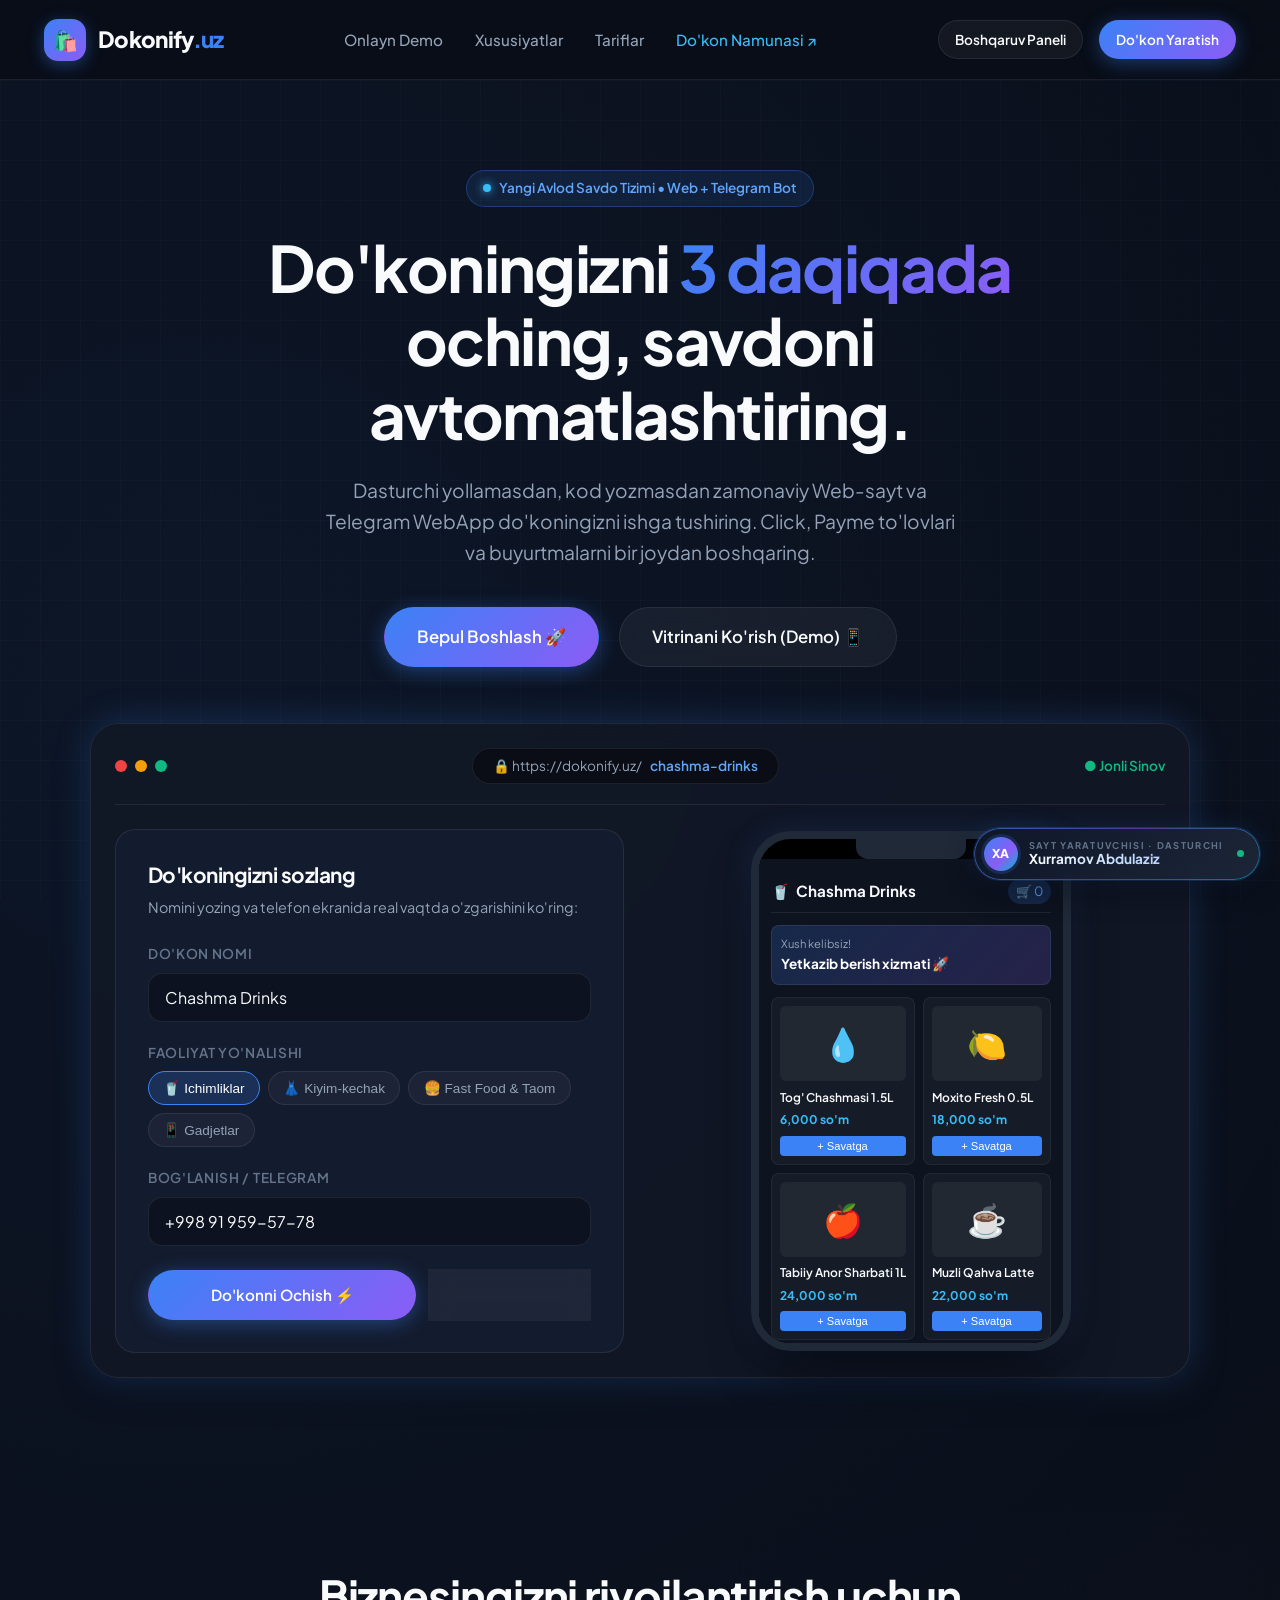
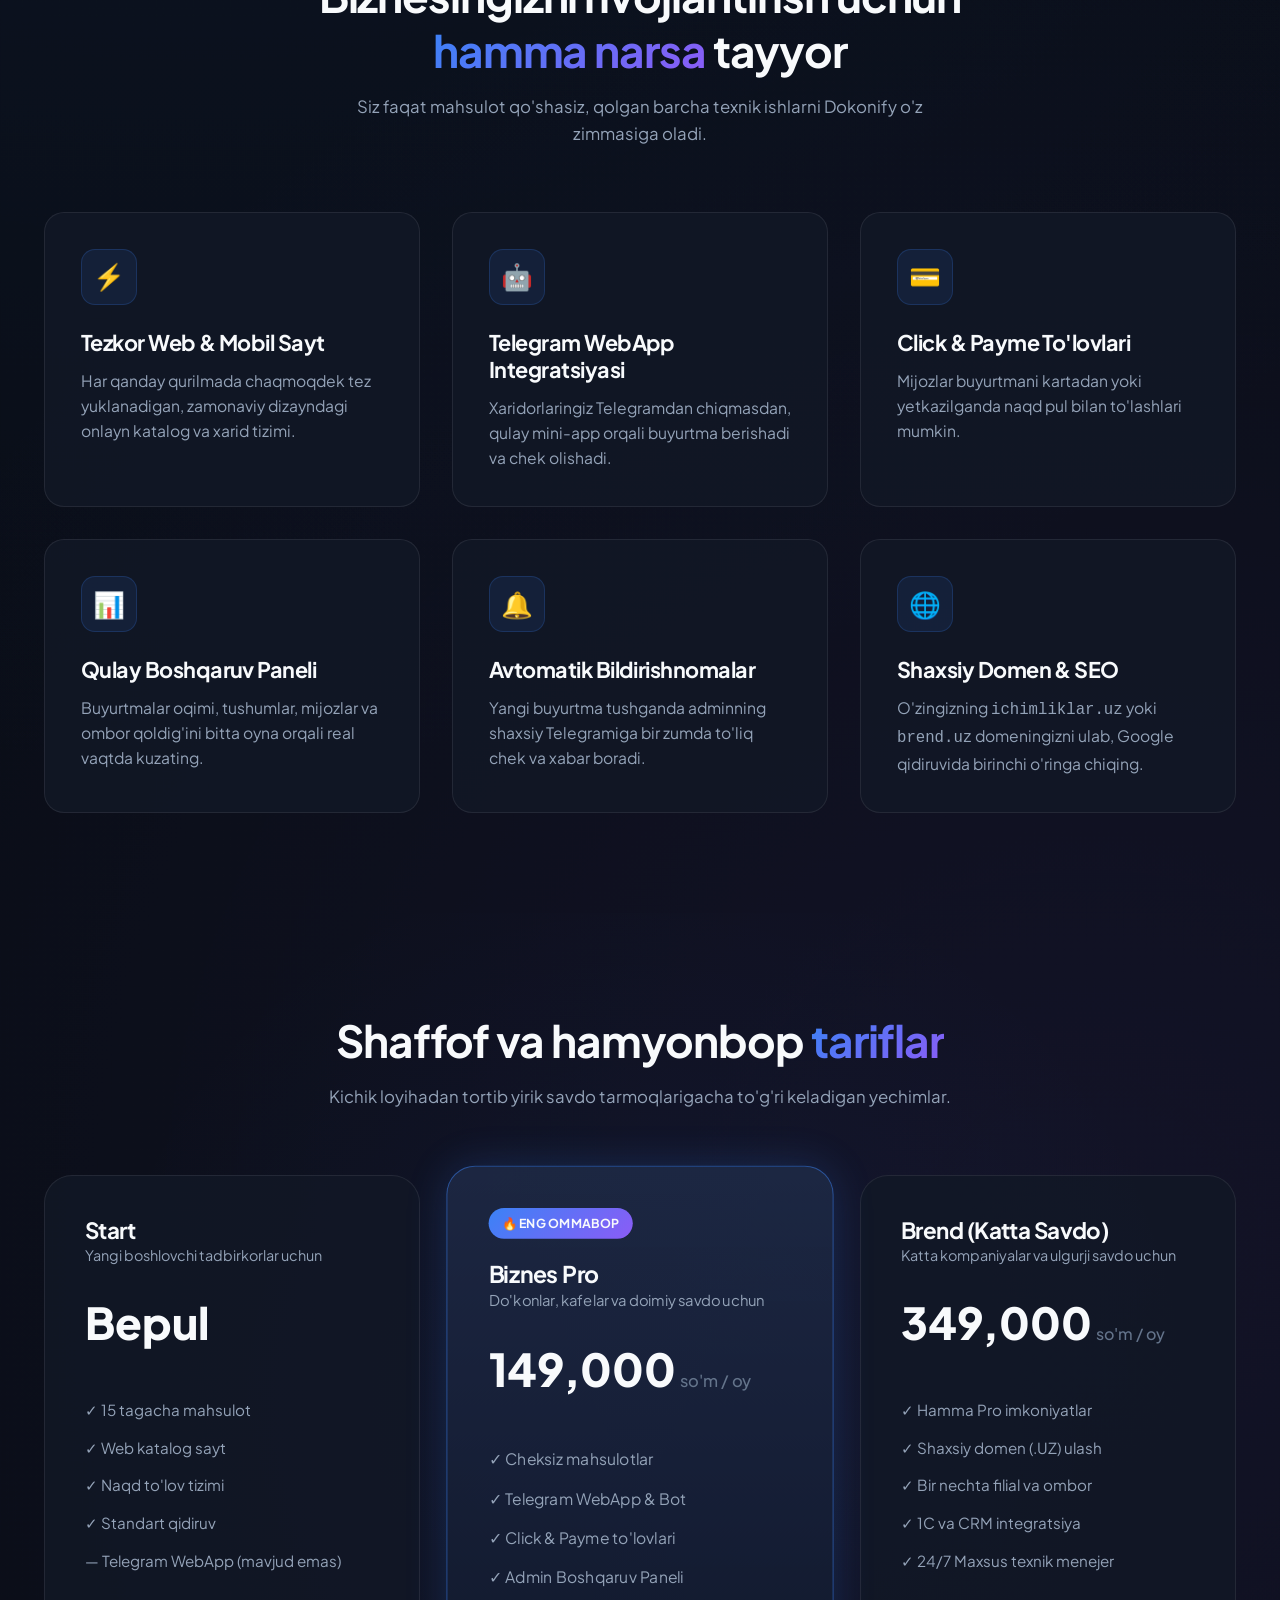
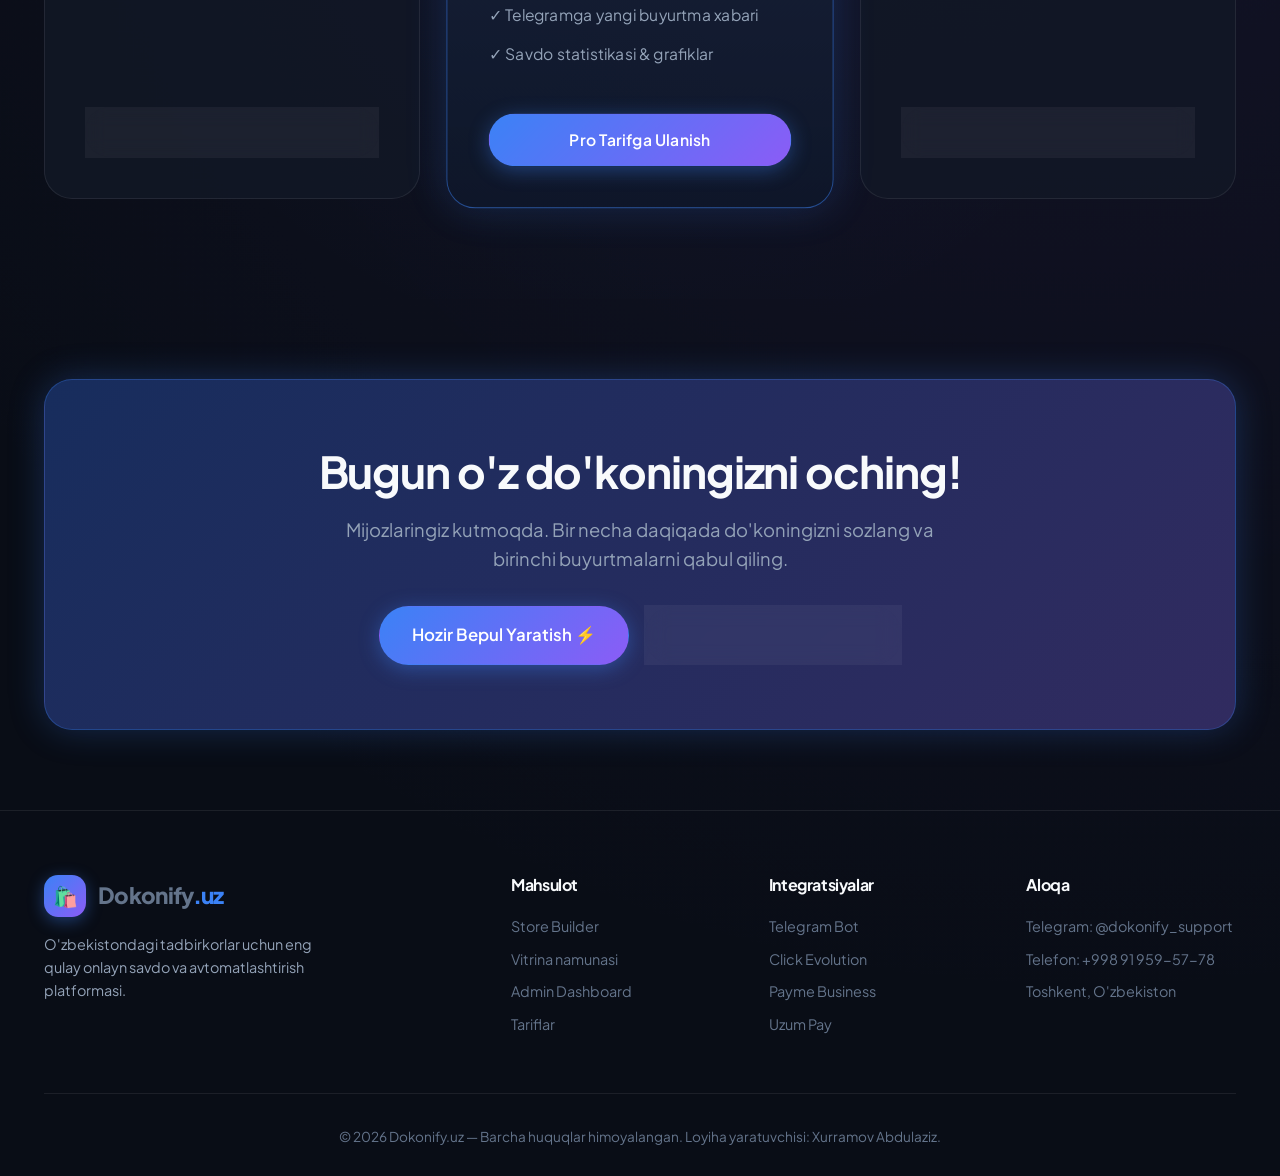
==== commit 63df1e34: "Telefon raqami +998 91 959-57-78 ga almashtirildi - Landing demo 'Bog'lanish / Telegram' maydoni - F" ====
--- a/index.html
+++ b/index.html
@@ -98,7 +98,7 @@
 
             <div class="wizard-step">
               <label for="storePhoneInput">Bog'lanish / Telegram</label>
-              <input type="text" id="storePhoneInput" class="wizard-input" value="+998 90 123-45-67">
+              <input type="text" id="storePhoneInput" class="wizard-input" value="+998 91 959-57-78">
             </div>
 
             <div style="margin-top: 1.5rem; display: flex; gap: 0.75rem;">
@@ -305,7 +305,7 @@
           <h4>Aloqa</h4>
           <ul class="footer-links">
             <li><a href="#">Telegram: @dokonify_support</a></li>
-            <li><a href="#">Telefon: +998 71 200-00-00</a></li>
+            <li><a href="#">Telefon: +998 91 959-57-78</a></li>
             <li><a href="#">Toshkent, O'zbekiston</a></li>
           </ul>
         </div>
